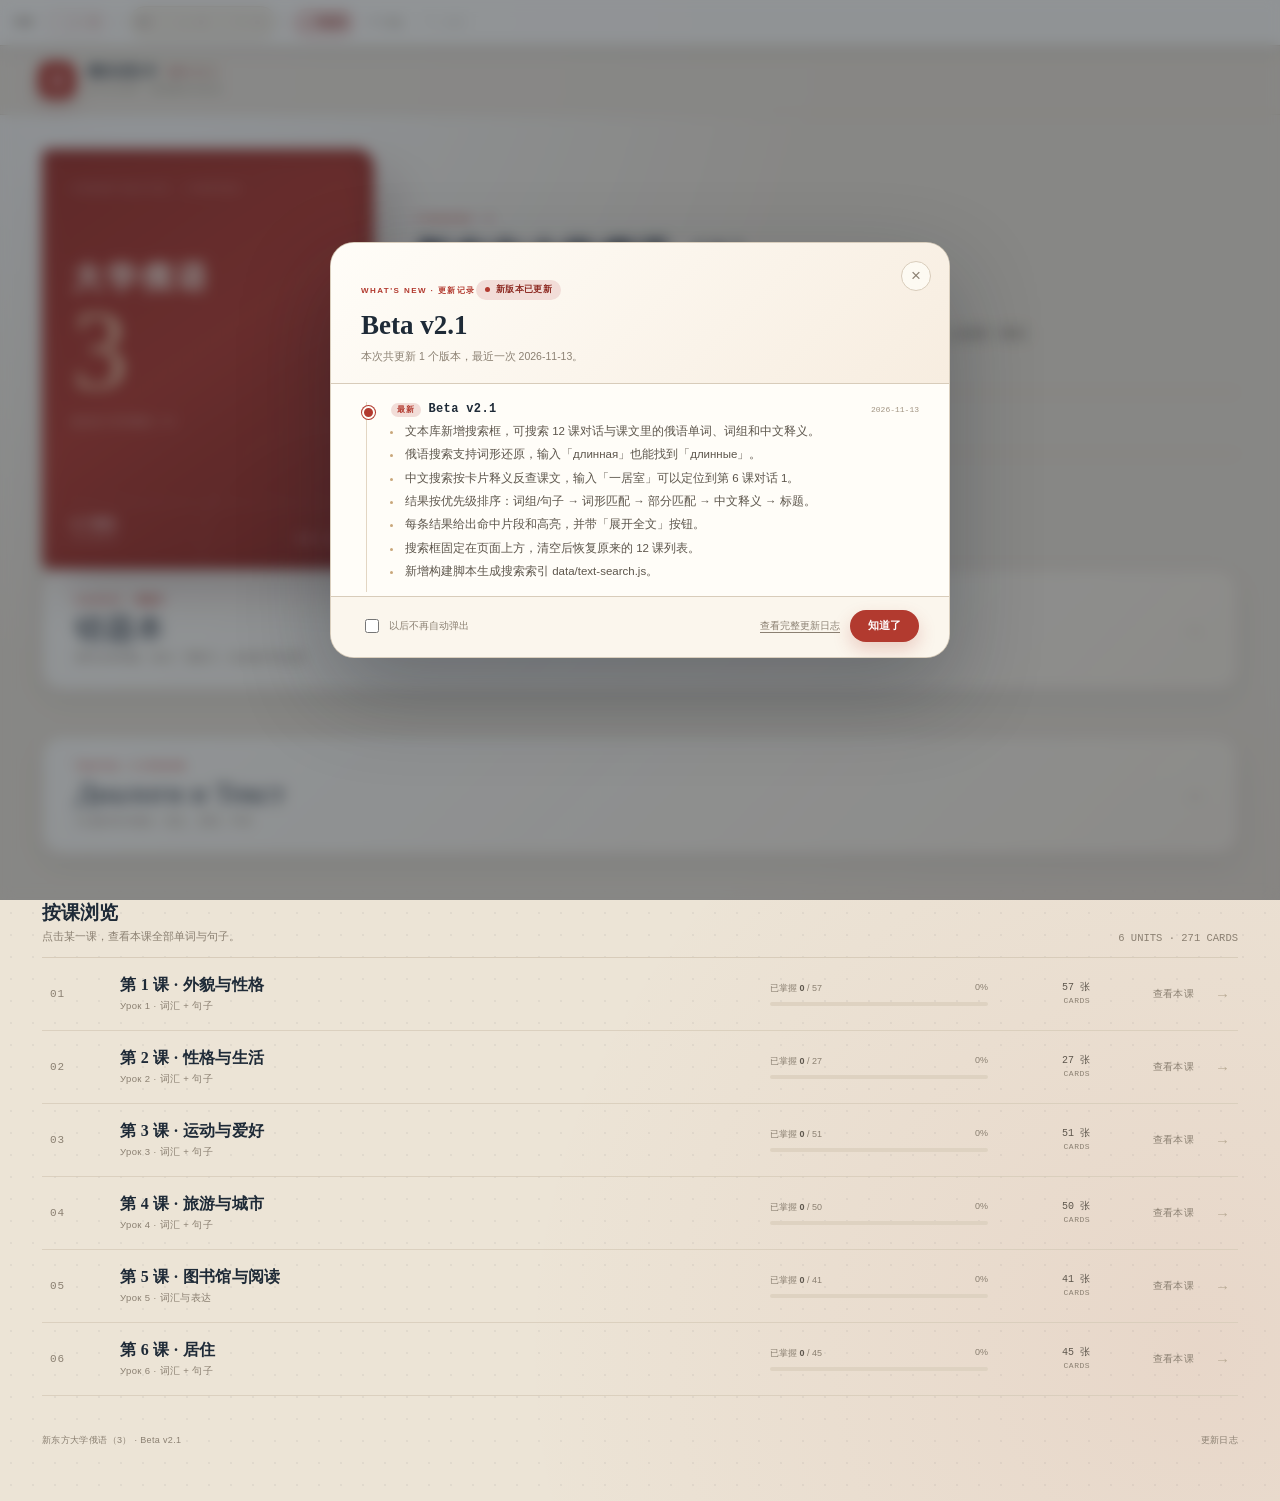
==== book.html @ f38795a2 "feat(card): gap training + review deck entry on book home" ====
<!doctype html>
<html lang="zh-CN">
<head>
<meta charset="utf-8">
<meta name="viewport" content="width=device-width, initial-scale=1">
<title>书首页 · 俄汉记忆卡</title>
<style>
:root{
  --bg:#ece4d6;--paper:#fffdf8;--ink:#1e2a37;--soft:#5e574d;--muted:#8b8072;--line:#d8ccba;
  --accent:#b23a2f;--accent-deep:#8d2a22;--accent-soft:#f2ddd8;--gold:#b68a4d;
  --ru:"Times New Roman",Cambria,"Liberation Serif",serif;
  --zh:"Noto Serif SC","Source Han Serif SC","Songti SC",STSong,SimSun,serif;
  --sans:"Segoe UI","PingFang SC","Microsoft YaHei",sans-serif;
  --mono:"Cascadia Mono",Consolas,monospace;
}
*{box-sizing:border-box}
body{margin:0;color:var(--ink);font-family:var(--sans);overflow-x:hidden;background-color:var(--bg);background-image:radial-gradient(circle at 12% 0%,rgba(255,255,255,.92),transparent 36%),radial-gradient(circle at 94% 90%,rgba(178,58,47,.08),transparent 38%),radial-gradient(rgba(30,42,55,.055) 1px,transparent 1px);background-size:auto,auto,22px 22px;}
button,input{font:inherit}
a{color:inherit}
.topbar{display:flex;align-items:center;justify-content:space-between;gap:20px;padding:15px 38px;border-bottom:1px solid rgba(216,204,186,.75);background:rgba(236,228,214,.86);backdrop-filter:blur(12px);position:sticky;top:0;z-index:10;}
.brand{display:flex;align-items:center;gap:11px}
.brand-mark{width:38px;height:38px;border-radius:12px;background:var(--accent);color:#fff;display:grid;place-items:center;font-family:var(--ru);font-size:24px;box-shadow:0 8px 18px rgba(141,42,34,.2)}
.brand-name{font-size:14px;font-weight:700;line-height:1.1}
.brand-sub{margin-top:4px;color:var(--muted);font-size:9px;letter-spacing:.15em;text-transform:uppercase}
.brand-version{margin-left:2px;padding:1px 5px;border:1px solid #d9b6ad;border-radius:4px;color:var(--accent-deep);font-family:var(--mono);font-size:8px;letter-spacing:.04em;vertical-align:2px}
.top-actions{display:flex;align-items:center;gap:9px}
.ghost-btn{border:1px solid var(--line);border-radius:999px;background:rgba(255,253,248,.65);color:var(--soft);padding:8px 13px;font-size:10.5px;font-weight:600;cursor:pointer;text-decoration:none;display:inline-flex;align-items:center;justify-content:center}
.ghost-btn:hover{background:var(--paper)}
.primary-btn{border:1px solid var(--accent);border-radius:999px;background:var(--accent);color:#fff;padding:9px 15px;font-size:10.5px;font-weight:700;cursor:pointer;box-shadow:0 8px 18px rgba(178,58,47,.18);text-decoration:none;display:inline-flex;align-items:center;justify-content:center}
.primary-btn:hover{background:var(--accent-deep)}
.page{max-width:1440px;margin:0 auto;padding:34px 42px 54px}
.book-hero{display:grid;grid-template-columns:332px minmax(0,1fr);gap:42px;align-items:center}
.cover{position:relative;height:420px;border-radius:7px 18px 18px 7px;background:linear-gradient(145deg,#9f3027 0%,#b23a2f 48%,#8a261f 100%);box-shadow:18px 24px 44px rgba(76,37,28,.22),inset -10px 0 20px rgba(0,0,0,.13);padding:34px 30px 28px;color:#f8eee2;overflow:hidden}
.cover::before{content:"";position:absolute;left:9px;top:0;bottom:0;width:1px;background:rgba(255,255,255,.25)}
.cover::after{content:"";position:absolute;right:-70px;bottom:-100px;width:240px;height:240px;border:1px solid rgba(255,255,255,.16);border-radius:50%}
.cover-kicker{font-size:9px;letter-spacing:.24em;color:rgba(255,255,255,.65)}
.cover-title{margin:64px 0 0;font-family:var(--zh);font-size:31px;font-weight:600;letter-spacing:.12em;line-height:1.35}
.cover-num{margin-top:6px;font-family:var(--ru);font-size:112px;line-height:.82;color:#f1c9a7;opacity:.92}
.cover-edition{margin-top:18px;font-size:10px;letter-spacing:.16em;color:rgba(255,255,255,.72)}
.cover-foot{position:absolute;left:30px;right:28px;bottom:25px;display:flex;justify-content:space-between;align-items:flex-end;border-top:1px solid rgba(255,255,255,.2);padding-top:12px;font-size:9px;color:rgba(255,255,255,.7)}
.cover-foot strong{display:block;font-weight:600;color:#fff;font-size:11px;letter-spacing:.05em}
.book-copy{padding-top:4px;min-width:0}
.eyebrow{color:var(--accent);font-size:9.5px;font-weight:800;letter-spacing:.18em;text-transform:uppercase}
.book-copy h1{margin:9px 0 0;font-family:var(--zh);font-size:35px;font-weight:600;letter-spacing:.045em}
.book-copy .ru-line{margin:6px 0 0;font-family:var(--ru);color:var(--soft);font-size:15px;letter-spacing:.03em}
.book-desc{margin:18px 0 0;max-width:620px;color:var(--soft);font-size:12.5px;line-height:1.85;overflow-wrap:anywhere}
.book-stats{display:flex;align-items:center;gap:22px;margin-top:22px;padding:13px 0;border-top:1px solid var(--line);border-bottom:1px solid var(--line)}
.stat{display:flex;flex-direction:column;gap:3px}
.stat b{font-family:var(--mono);font-size:17px;font-weight:500}
.stat span{color:var(--muted);font-size:9px;letter-spacing:.07em}
.stat-sep{width:1px;height:24px;background:var(--line)}
.book-actions{display:flex;align-items:center;gap:12px;flex-wrap:wrap;margin-top:20px}
.text-module{display:flex;align-items:center;justify-content:space-between;gap:24px;max-width:1260px;margin:0 auto 46px;padding:24px 32px;border:1px solid rgba(216,205,187,.9);border-radius:20px;background:linear-gradient(135deg,rgba(255,253,248,.95),rgba(246,237,223,.9));text-decoration:none;color:inherit;box-shadow:0 10px 28px rgba(31,42,56,.06)}
.text-module:hover{border-color:#c9b7a0;box-shadow:0 16px 36px rgba(31,42,56,.1)}
.text-module-copy{display:flex;flex-direction:column;gap:5px}
.text-module-kicker{color:var(--accent);font-size:9px;font-weight:800;letter-spacing:.14em}
.text-module-title{font-family:var(--ru);font-size:30px;line-height:1.1;color:var(--ink)}
.text-module-desc{color:var(--muted);font-size:11px}
.text-module-arrow{color:#b9ab96;font-size:24px}
@media(max-width:700px){.text-module{margin:0 16px 32px;padding:20px 18px}.text-module-title{font-size:24px}}
.default-toggle{display:inline-flex;align-items:center;gap:8px;border:1px solid var(--line);border-radius:999px;background:rgba(255,253,248,.6);color:var(--soft);padding:8px 11px;font-size:10.5px;font-weight:600;cursor:pointer}
.default-toggle .switch{width:24px;height:13px;border-radius:999px;background:#cabda9;position:relative;transition:.18s}
.default-toggle .switch::after{content:"";position:absolute;left:2px;top:2px;width:9px;height:9px;border-radius:50%;background:#fff;transition:.18s}
.default-toggle[aria-pressed="true"]{color:var(--accent-deep);border-color:#dfb7ae;background:rgba(242,221,216,.55)}
.default-toggle[aria-pressed="true"] .switch{background:var(--accent)}
.default-toggle[aria-pressed="true"] .switch::after{transform:translateX(11px)}
.unit-section{margin-top:46px}
.section-head{display:flex;align-items:flex-end;justify-content:space-between;gap:16px;margin-bottom:13px}
.section-head h2{margin:0;font-family:var(--zh);font-size:19px;font-weight:600}
.section-head p{margin:4px 0 0;color:var(--muted);font-size:10.5px}
.section-count{font-family:var(--mono);color:var(--muted);font-size:10.5px}
.unit-list{border-top:1px solid var(--line)}
.unit-row{display:grid;grid-template-columns:54px minmax(0,1fr) 218px 86px 88px 20px;gap:16px;align-items:center;padding:17px 8px;border-bottom:1px solid rgba(216,204,186,.8);text-decoration:none;transition:background .16s,padding .16s}
.unit-row:hover{background:rgba(255,253,248,.55);padding-left:14px;padding-right:14px}
.unit-no{font-family:var(--mono);font-size:11px;color:var(--muted);letter-spacing:.08em}
.unit-title{display:block;font-family:var(--zh);font-size:16px;font-weight:600;letter-spacing:.02em}
.unit-sub{display:block;margin-top:4px;color:var(--muted);font-size:9.5px;letter-spacing:.04em}
.unit-progress{display:flex;flex-direction:column;gap:7px}
.unit-progress-line{display:flex;justify-content:space-between;color:var(--muted);font-size:9px}
.unit-progress-line b{color:var(--soft);font-weight:600}
.bar{height:4px;border-radius:99px;background:#ded2c1;overflow:hidden}
.bar span{display:block;height:100%;border-radius:99px;background:linear-gradient(90deg,var(--accent),#ce7a5f)}
.unit-count{text-align:right;font-family:var(--mono);font-size:10px;color:var(--soft);line-height:1.4}
.unit-count span{display:block;color:var(--muted);font-size:8px;letter-spacing:.06em}
.unit-arrow{font-size:15px;color:#b9ab96;text-align:right}
.unit-open{font-size:9.5px;color:var(--muted);text-align:right;letter-spacing:.03em;white-space:nowrap}
.foot{margin-top:38px;display:flex;justify-content:space-between;gap:20px;color:var(--muted);font-size:9px;letter-spacing:.04em}
.foot a{text-decoration:none}
.foot a:hover{color:var(--accent)}
/* unit detail overlay */
.unit-overlay{position:fixed;inset:0;z-index:40;background:var(--bg);overflow-y:auto;display:none}
.unit-overlay.open{display:block}
.overlay-head{position:sticky;top:0;z-index:2;display:flex;align-items:center;justify-content:space-between;gap:18px;padding:14px 38px;background:rgba(236,228,214,.92);backdrop-filter:blur(12px);border-bottom:1px solid var(--line)}
.breadcrumb{display:flex;align-items:center;gap:9px;color:var(--muted);font-size:10.5px}
.breadcrumb button{border:0;background:none;color:var(--accent-deep);font-weight:600;cursor:pointer;padding:0}
.overlay-body{max-width:1240px;margin:0 auto;padding:30px 38px 60px}
.overlay-title-row{display:flex;align-items:flex-end;justify-content:space-between;gap:20px}
.overlay-title-row h2{margin:6px 0 0;font-family:var(--zh);font-size:27px;font-weight:600}
.overlay-title-row p{margin:5px 0 0;color:var(--muted);font-size:10.5px}
.overlay-actions{display:flex;gap:9px;flex-wrap:wrap}
.unit-search{display:flex;align-items:center;gap:8px;margin:20px 0 15px;border:1px solid var(--line);border-radius:999px;background:rgba(255,253,248,.6);padding:0 13px;height:36px;max-width:320px}
.unit-search input{width:100%;border:0;background:none;outline:none;font-size:11px;color:var(--ink)}
.word-grid{display:grid;grid-template-columns:repeat(2,minmax(0,1fr));gap:12px}
.word-card{display:block;border:1px solid rgba(216,204,186,.9);border-radius:13px;background:rgba(255,253,248,.8);padding:13px 14px 12px;min-height:102px;color:inherit;text-decoration:none;cursor:pointer;transition:border-color .16s,box-shadow .16s,transform .16s}
.word-card:hover{border-color:#c9b7a0;box-shadow:0 10px 24px rgba(31,42,56,.08);transform:translateY(-1px)}
.word-top{display:flex;justify-content:space-between;gap:8px;margin-bottom:8px}
.word-tag{font-size:8px;color:var(--accent-deep);background:var(--accent-soft);border-radius:99px;padding:2px 7px;font-weight:700}
.word-num{font-family:var(--mono);font-size:8px;color:#a99d8d}
.word-right{display:flex;align-items:center;gap:6px}
.word-state{font-size:8px;font-weight:700;border-radius:99px;padding:2px 6px;white-space:nowrap}
.word-state.mastered{color:#2f6d4f;background:#e4efe5}
.word-state.review{color:#9a5b24;background:#f7e8d2}
.word-state.none{color:#8b8173;background:#f0ebe2}
.word-ru{font-family:var(--ru);font-size:26px;line-height:1.2}
.word-ru .vowel{color:var(--accent)}
.word-grammar{margin-top:3px;color:var(--muted);font-size:8px;line-height:1.4}
.word-grammar-summary{margin-top:5px;color:var(--muted);font-size:9px;line-height:1.5;overflow-wrap:anywhere}
.word-grammar .g-case{color:var(--accent);font-weight:700}
.word-zh{margin-top:8px;padding-top:7px;border-top:1px dashed var(--line);font-family:var(--zh);font-size:12px;line-height:1.45}
@media(max-width:1100px){.unit-open{display:none}.book-hero{grid-template-columns:280px minmax(0,1fr);gap:28px}.cover{height:380px}.unit-row{grid-template-columns:44px minmax(0,1fr) 170px 60px 16px}.word-grid{grid-template-columns:repeat(2,minmax(0,1fr))}.page{padding:26px 24px 44px}}
@media(max-width:760px){.unit-open{display:none}html,body{max-width:100%;}.topbar{padding:13px 16px;flex-wrap:wrap;max-width:100%}.top-actions{display:none}.section-count{display:none}.page{padding:20px 16px 40px;width:100%;max-width:100%}.book-hero{display:block;width:100%;max-width:100%;min-width:0}.cover{margin:0 auto}.book-copy{width:100%;max-width:100%}.book-desc{width:100%;max-width:100%}.cover{height:300px;max-width:280px}.cover-title{margin-top:40px;font-size:25px}.cover-num{font-size:88px}.book-copy h1{font-size:28px}.unit-row{grid-template-columns:34px minmax(0,1fr) 22px;gap:10px}.unit-progress,.unit-count{display:none}.unit-title{font-size:14px}.overlay-head{padding:12px 16px}.overlay-body{padding:22px 16px 40px}.overlay-title-row{display:block}.overlay-actions{margin-top:14px}.word-grid{grid-template-columns:1fr}}
</style>
<link rel="stylesheet" href="sidebar.css?v=2.1.7">
<link rel="stylesheet" href="version-update.css?v=2.1.7">
<link rel="icon" href="favicon.ico" sizes="any">
<link rel="icon" type="image/svg+xml" href="favicon.svg">
<link rel="apple-touch-icon" href="icons/icon-192.png">
<link rel="manifest" href="manifest.webmanifest">
</head>
<body>
<header class="topbar">
  <div class="brand">
    <div class="brand-mark">Я</div>
    <div>
      <div class="brand-name">俄汉记忆卡 <span class="brand-version">BETA v2.1</span></div>
      <div class="brand-sub">РУССКИЙ · 逐词重音与语法</div>
    </div>
  </div>
</header>

<main class="page">
  <section class="book-hero">
    <div class="cover">
      <div class="cover-kicker">НОВЫЙ ВОСТОК · УЧЕБНИК</div>
      <h1 class="cover-title">大学俄语</h1>
      <div class="cover-num">3</div>
      <div class="cover-edition">新东方大学俄语（3）</div>
      <div class="cover-foot">
        <div><strong><span id="coverUnitCount">5</span> 个单元</strong><span id="coverCardCount">226</span> 张卡片</div>
        <div>BETA · 2026</div>
      </div>
    </div>
    <div class="book-copy">
      <div class="eyebrow">УЧЕБНИК · 3</div>
      <h1>新东方大学俄语（3）</h1>
      <p class="ru-line">Новый восток · 大学俄语 第三册</p>
      <p class="book-desc">按课顺序学习，或点击某一课查看本课全部单词、句子和逐词语法。书首页只显示课程列表，点进某一课后再看具体内容。</p>
      <div class="book-stats">
        <div class="stat"><b id="bookUnitStat">5</b><span>单元 UNITS</span></div>
        <div class="stat-sep"></div>
        <div class="stat"><b id="bookCardStat">226</b><span>卡片 CARDS</span></div>
        <div class="stat-sep"></div>
        <div class="stat"><b id="masteredTotal">0</b><span>已掌握 MASTERED</span></div>
      </div>
      <div class="book-actions">
        <a class="primary-btn" href="index.html?deck=lesson1">继续学习 第 1 课</a>
        <a class="ghost-btn" href="plan.html">学习计划</a>
        <a class="ghost-btn" href="sources.html?v=2.1.7">来源查询</a>
        <button class="default-toggle" id="defaultToggle" type="button" aria-pressed="true" onclick="toggleDefault()"><span class="switch"></span>默认打开本书</button>
      </div>
    </div>
  </section>

  <a class="text-module review-module" id="reviewModule" href="index.html?review=1">
    <span class="text-module-copy">
      <span class="text-module-kicker">ОШИБКИ · 错题本</span>
      <span class="text-module-title">错题本</span>
      <span class="text-module-desc" id="reviewModuleDesc">标记为「需复习」的卡片会集中到这里</span>
    </span>
    <span class="text-module-arrow" aria-hidden="true">→</span>
  </a>

  <a class="text-module" href="texts.html?v=2.1.7">
    <span class="text-module-copy">
      <span class="text-module-kicker">ТЕКСТЫ · 5 УРОКОВ</span>
      <span class="text-module-title">Диалоги и Текст</span>
      <span class="text-module-desc">15 篇对话与课文 · 原文、页码、PDF</span>
    </span>
    <span class="text-module-arrow" aria-hidden="true">→</span>
  </a>

  <section class="unit-section">
    <div class="section-head">
      <div><h2>按课浏览</h2><p>点击某一课，查看本课全部单词与句子。</p></div>
      <div class="section-count" id="sectionCount">5 UNITS · 226 CARDS</div>
    </div>
    <div class="unit-list" id="unitList"></div>
  </section>

  <footer class="foot">
    <span>新东方大学俄语（3） · Beta v2.1</span>
    <a href="changelog.html">更新日志</a>
  </footer>
</main>

<div class="unit-overlay" id="unitOverlay">
  <header class="overlay-head">
    <div class="breadcrumb"><button type="button" onclick="closeUnit()">书首页</button><span>/</span><span id="overlayBreadcrumb">单元</span></div>
    <button class="ghost-btn" type="button" onclick="closeUnit()">关闭</button>
  </header>
  <div class="overlay-body">
    <div class="overlay-title-row">
      <div><div class="eyebrow" id="overlayEyebrow">UNIT</div><h2 id="overlayTitle">单元</h2><p id="overlaySub"></p></div>
      <div class="overlay-actions"><button class="ghost-btn" type="button" onclick="closeUnit()">返回书首页</button><button class="primary-btn" type="button" id="startUnitBtn">开始学习</button></div>
    </div>
    <label class="unit-search"><span>⌕</span><input id="unitSearch" type="search" placeholder="筛选本单元俄语 / 中文" oninput="renderUnitCards()"></label>
    <div class="word-grid" id="wordGrid"></div>
  </div>
</div>

<script src="data/deck.js"></script>
<script src="data/lesson1.js"></script>
<script src="data/lesson2.js"></script>
<script src="data/lesson3.js"></script>
<script src="data/lesson5.js"></script>
<script src="data/lesson6.js"></script>
<script src="data/decks-source.js"></script>
<script>
(function(){
  var VOWELS='аеёиоуыэюяАЕЁИОУЫЭЮЯ';
  var CASE_RE=/(主格|宾格|与格|属格|工具格|前置格|第一格|第二格|第三格|第四格|第五格|第六格)/;
  var DECKS=(window.RU_ZH_DECKS_SOURCE?window.RU_ZH_DECKS_SOURCE.load():[]).map(function(d,i){
    return Object.assign({},d,{num:String(i+1).padStart(2,'0'),sub:d.subtitle||('Урок '+(i+1))});
  });
  var current=null;
  function esc(v){return String(v==null?'':v).replace(/[&<>"']/g,function(c){return({'&':'&amp;','<':'&lt;','>':'&gt;','"':'&quot;',"'":'&#39;'}[c]);});}
  function progress(){try{return JSON.parse(localStorage.getItem('ru-zh-cards-progress-v0.2')||'{}');}catch(e){return {};}}
  function key(c){return window.RU_ZH_DECKS_SOURCE?window.RU_ZH_DECKS_SOURCE.cardKey(c):(c.ru+'\u0001'+c.zh);}
  function mastered(deck){var p=progress();return deck.cards.filter(function(c){return p[key(c)]==='mastered';}).length;}
  function renderHome(){
    var list=document.getElementById('unitList');
    var total=0, mast=0;
    list.innerHTML=DECKS.map(function(d){
      total+=d.cards.length;mast+=mastered(d);
      var m=mastered(d), pct=d.cards.length?Math.round(m/d.cards.length*100):0;
      return '<a class="unit-row" href="#" onclick="openUnit(\''+d.id+'\');return false;">'+
        '<span class="unit-no">'+d.num+'</span>'+
        '<span><span class="unit-title">第 '+Number(d.num)+' 课 · '+esc((d.title||'').replace(/^第 \d+ 课 · /,''))+'</span><span class="unit-sub">'+esc(d.sub||'')+'</span></span>'+
        '<span class="unit-progress"><span class="unit-progress-line"><span>已掌握 <b>'+m+'</b> / '+d.cards.length+'</span><span>'+pct+'%</span></span><span class="bar"><span style="width:'+pct+'%"></span></span></span>'+
        '<span class="unit-count">'+d.cards.length+' 张<span>CARDS</span></span>'+
        '<span class="unit-open">查看本课</span>'+
        '<span class="unit-arrow">→</span></a>';
    }).join('');
    document.getElementById('masteredTotal').textContent=mast;
    var units=DECKS.length;
    ['coverUnitCount','bookUnitStat'].forEach(function(id){var el=document.getElementById(id);if(el)el.textContent=units;});
    ['coverCardCount','bookCardStat'].forEach(function(id){var el=document.getElementById(id);if(el)el.textContent=total;});
    var section=document.getElementById('sectionCount');
    if(section)section.textContent=units+' UNITS · '+total+' CARDS';

    // 错题本：统计所有课程里标记为「需复习」的卡片
    var p=progress(), review=0;
    DECKS.forEach(function(d){
      d.cards.forEach(function(c){ if(p[key(c)]==='review') review++; });
    });
    var mod=document.getElementById('reviewModule');
    var desc=document.getElementById('reviewModuleDesc');
    if(desc)desc.textContent = review ? review+' 张待复习 · 点击进入错题本' : '暂时没有错题，标记「需复习」后会集中到这里';
    if(mod)mod.classList.toggle('is-empty', review===0);
  }
  window.openUnit=function(id){
    current=DECKS.find(function(d){return d.id===id;});
    if(!current)return;
    document.getElementById('overlayBreadcrumb').textContent='第 '+Number(current.num)+' 课';
    document.getElementById('overlayEyebrow').textContent=current.sub||'UNIT';
    document.getElementById('overlayTitle').textContent=current.title||'单元';
    document.getElementById('overlaySub').textContent=current.cards.length+' 张 · 点击单词卡进入学习';
    document.getElementById('startUnitBtn').onclick=function(){location.href='index.html?deck='+encodeURIComponent(current.id)+'&from=unit';};
    document.getElementById('unitSearch').value='';
    renderUnitCards();
    document.getElementById('unitOverlay').classList.add('open');
    document.body.style.overflow='hidden';
  };
  window.closeUnit=function(){document.getElementById('unitOverlay').classList.remove('open');document.body.style.overflow='';};
  function tokenize(ru){
    var re=/(?:[А-Яа-яЁёA-Za-z0-9]|\[[А-Яа-яЁё]\])+(?:[-–—](?:[А-Яа-яЁёA-Za-z0-9]|\[[А-Яа-яЁё]\])+)*/g;
    var src=String(ru||''),tokens=[],last=0,m;
    while((m=re.exec(src))){
      if(m.index>last&&tokens.length)tokens[tokens.length-1].punct+=src.slice(last,m.index);
      else if(m.index>last)tokens.push({text:src.slice(last,m.index),stress:null,punct:'',punctOnly:true});
      var raw=m[0],st=null,b=raw.match(/\[([А-Яа-яЁё])\]/);
      if(b){st=b.index;raw=raw.slice(0,b.index)+b[1]+raw.slice(b.index+b[0].length);}
      tokens.push({text:raw,stress:st,punct:'',punctOnly:false});
      last=re.lastIndex;
    }
    if(last<src.length&&tokens.length)tokens[tokens.length-1].punct+=src.slice(last);
    return tokens;
  }
  function countV(text){var n=0;for(var i=0;i<text.length;i++)if(VOWELS.indexOf(text[i])>=0)n++;return n;}
  function wordHtml(w){
    var mark=Number.isInteger(w.stress)&&w.stress>=0&&countV(w.text)>1&&!(w.stress===0&&/[А-ЯЁ]/.test(w.text[0]));
    var out='';
    for(var i=0;i<w.text.length;i++)out+=mark&&i===w.stress?'<span class="vowel">'+esc(w.text[i])+(w.text[i].toLowerCase()==='ё'?'':'\u0301')+'</span>':esc(w.text[i]);
    return out+w.punct;
  }
  function gram(group){
    if(!group)return '—';
    var arr=Array.isArray(group)?group:[group];
    return arr.map(function(g){return esc(g).replace(CASE_RE,'<span class="g-case">$1</span>');}).join(' · ');
  }
  function flattenGrammar(groups){
    var out=[];
    (groups||[]).forEach(function(g){ if(Array.isArray(g)) out=out.concat(g); else if(g) out.push(g); });
    return out.join(' · ');
  }
  function cardWords(c){
    if(Array.isArray(c.words)&&c.words.length){
      return c.words.map(function(w){
        return {text:w.text||'',stress:Number.isInteger(w.stress)?w.stress:null,punct:w.punct||'',grammar:Array.isArray(w.grammar)?w.grammar:[]};
      });
    }
    return tokenize(c.ru);
  }
  function renderUnitCards(){
    if(!current)return;
    var q=(document.getElementById('unitSearch').value||'').trim().toLowerCase();
    var cards=current.cards.filter(function(c){return !q||(c.ru+' '+c.zh+' '+c.tag).toLowerCase().indexOf(q)>=0;});
    var prog=progress();
    document.getElementById('wordGrid').innerHTML=cards.map(function(c,i){
      var words=cardWords(c);
      var ru=words.map(wordHtml).join(' ');
      var grammar=flattenGrammar(c.grammar);
      if(!grammar){var gs=[];words.forEach(function(w){gs=gs.concat(w.grammar||[]);});grammar=flattenGrammar(gs);}
      var cardNo=current.cards.indexOf(c)+1;
      var st=prog[key(c)]||'';
      var stLabel=st==='mastered'?'已掌握':(st==='review'?'需复习':'未掌握');
      var stClass=st==='mastered'?'mastered':(st==='review'?'review':'none');
      return '<a class="word-card" href="index.html?deck='+encodeURIComponent(current.id)+'&card='+cardNo+'"><div class="word-top"><span class="word-tag">'+esc(c.tag||'未分类')+'</span><span class="word-right"><span class="word-state '+stClass+'">'+stLabel+'</span><span class="word-num">'+String(cardNo).padStart(2,'0')+'</span></span></div><div class="word-ru">'+ru+'</div>'+(grammar?'<div class="word-grammar-summary">'+grammar+'</div>':'')+'<div class="word-zh">'+esc(c.zh)+'</div></a>';
    }).join('');
  }
  window.toggleDefault=function(){var b=document.getElementById('defaultToggle');var on=b.getAttribute('aria-pressed')!=='true';b.setAttribute('aria-pressed',on?'true':'false');try{localStorage.setItem('ru-zh-cards-book-default-v1',on?'1':'0');}catch(e){}};
  try{if(localStorage.getItem('ru-zh-cards-book-default-v1')==='0')document.getElementById('defaultToggle').setAttribute('aria-pressed','false');}catch(e){}
  renderHome();
  if(location.hash.indexOf('#unit-')===0)openUnit(location.hash.slice(6));
})();
</script>
<script src="sidebar.js?v=2.1.7"></script>
<script src="data/versions.js?v=2.1.7"></script>
<script src="version-update.js?v=2.1.7"></script>
<script src="pwa.js?v=2.1.7"></script>
</body>
</html>
---- sidebar.css ----
.global-sidebar{
  position:fixed;top:0;left:0;right:0;z-index:70;
  display:flex;align-items:center;gap:4px;height:46px;padding:0 14px;
  border-bottom:1px solid rgba(216,205,187,.95);
  background:rgba(255,253,248,.94);
  box-shadow:0 4px 18px rgba(31,42,56,.07);
  backdrop-filter:blur(12px);
  overflow-x:auto;scrollbar-width:none;
}
.global-sidebar::-webkit-scrollbar{display:none;}
.gs-caption{flex:0 0 auto;margin-right:4px;color:var(--muted);font-size:9px;font-weight:700;letter-spacing:.16em;text-transform:uppercase;}
.gs-btn{display:inline-flex;flex:0 0 auto;align-items:center;justify-content:center;gap:5px;
  min-height:30px;border:0;border-radius:999px;background:transparent;color:var(--muted);
  font:inherit;font-size:10.5px;line-height:1;text-decoration:none;cursor:pointer;padding:6px 9px;white-space:nowrap;}
.gs-btn:hover{background:var(--accent-soft);color:var(--accent-deep);}
.gs-btn.active{background:var(--accent-soft);color:var(--accent-deep);font-weight:700;}
.gs-btn:disabled,.gs-btn.is-disabled{opacity:.35;cursor:not-allowed;}
.gs-btn.is-disabled{pointer-events:none;}
.gs-btn:disabled:hover{background:transparent;color:var(--muted);}
.gs-icon{font-size:13px;line-height:1;font-family:var(--mono);}
.gs-divider{display:block;flex:0 0 1px;width:1px;height:20px;margin:0 3px;background:var(--line);}
.gs-btn[aria-pressed="true"]{background:var(--accent-soft);color:var(--accent-deep);}
.gs-btn.gs-back{border:1px solid #dfb7ae;background:rgba(242,221,216,.6);color:var(--accent-deep);font-weight:700;padding:5px 10px;}
.gs-btn.gs-back:hover{background:var(--accent-soft);}
.gs-page-group{display:inline-flex;align-items:center;gap:2px;padding:3px 4px;margin-left:3px;border:1px solid var(--line);border-radius:999px;background:#f5eee2;}
.gs-page-label{font-size:8px;color:var(--muted);letter-spacing:.08em;padding:0 3px;}
.gs-page{min-height:25px;padding:4px 7px;font-size:10px;color:var(--soft);}
.gs-page .gs-icon{font-size:11px;}
body{padding-top:46px;}
.unit-header{top:46px!important;}
@media(max-width:760px){
  .global-sidebar{height:44px;padding:0 8px;gap:2px;}
  .gs-caption{display:none;}
  .gs-btn{font-size:9.5px;padding:6px 7px;min-height:29px;}
  body{padding-top:44px;padding-bottom:0;}
  .unit-header{top:44px!important;}
}
@media print{.global-sidebar{display:none!important;}body{padding-top:0!important;padding-bottom:0!important;}.unit-header{top:0!important;}}
---- version-update.css ----
/* version update modal */
.version-modal{position:fixed;inset:0;z-index:90;display:grid;place-items:center;padding:22px}
.version-modal[hidden]{display:none}
.version-backdrop{position:absolute;inset:0;background:rgba(27,35,45,.48);backdrop-filter:blur(7px)}
.version-panel{position:relative;width:min(620px,100%);max-height:min(90vh,760px);display:flex;flex-direction:column;border-radius:24px;background:var(--paper);border:1px solid rgba(216,205,187,.95);box-shadow:0 34px 90px rgba(20,28,38,.3);overflow:hidden;animation:versionPop .22s ease-out}
@keyframes versionPop{from{opacity:0;transform:translateY(10px) scale(.985)}to{opacity:1;transform:none}}
.version-head{position:relative;padding:28px 30px 17px;border-bottom:1px solid var(--line);background:linear-gradient(135deg,#fffdf8,#f7ede0)}
.version-eyebrow{color:var(--accent);font-size:8px;font-weight:800;letter-spacing:.18em;text-transform:uppercase}
.version-badge{display:inline-flex;align-items:center;gap:6px;margin-top:9px;padding:4px 9px;border-radius:999px;background:var(--accent-soft);color:var(--accent-deep);font-size:8.5px;font-weight:800;letter-spacing:.05em}
.version-badge::before{content:"";width:5px;height:5px;border-radius:50%;background:var(--accent)}
.version-head h2{margin:9px 0 0;font-family:var(--zh);font-size:27px;line-height:1.2;font-weight:600}
.version-head p{margin:7px 0 0;color:var(--muted);font-size:10.5px;line-height:1.7}
.version-close{position:absolute;right:18px;top:18px;width:30px;height:30px;border:1px solid var(--line);border-radius:50%;background:rgba(255,253,248,.7);color:var(--muted);font-size:17px;line-height:1;cursor:pointer}
.version-close:hover{color:var(--accent);border-color:#d8b0a7}
.version-scroll{flex:1 1 auto;min-height:0;overflow-y:auto;padding:18px 30px 4px;scrollbar-width:thin}
.version-scroll::-webkit-scrollbar{width:7px}
.version-scroll::-webkit-scrollbar-thumb{background:#d8cbb8;border-radius:99px}
.version-item{position:relative;padding:0 0 20px 24px;border-left:1px solid #e3d6c3;margin-left:5px}
.version-item:last-child{padding-bottom:8px}
.version-item::before{content:"";position:absolute;left:-5px;top:4px;width:9px;height:9px;border-radius:50%;background:#cbbba3;border:2px solid var(--paper);box-shadow:0 0 0 1px #cbbba3}
.version-item.current::before{background:var(--accent);box-shadow:0 0 0 1px var(--accent)}
.version-item-head{display:flex;align-items:baseline;gap:8px;flex-wrap:wrap;margin-bottom:4px}
.version-item-head strong{font-family:var(--mono);font-size:12px;letter-spacing:.03em}
.version-item-head time{font-family:var(--mono);font-size:8px;color:#a29583;margin-left:auto}
.version-now{color:var(--accent);font-size:7.5px;font-weight:800;letter-spacing:.1em;background:var(--accent-soft);border-radius:99px;padding:2px 6px}
.version-item ul{margin:0;padding:0 0 0 12px;color:#5d564c;font-size:11.5px;line-height:1.85}
.version-item li{margin:2px 0;padding-left:2px}
.version-item li::marker{color:#c9a77a}
.version-summary{color:var(--muted);font-size:10px;margin:0 0 5px}
.version-foot{flex:0 0 auto;display:flex;align-items:center;justify-content:space-between;gap:14px;border-top:1px solid var(--line);padding:13px 30px 15px;background:#fbf6ed}
.version-remember{display:flex;align-items:center;gap:7px;color:var(--muted);font-size:9.5px;cursor:pointer;user-select:none}
.version-remember input{width:14px;height:14px;accent-color:var(--accent)}
.version-actions{display:flex;align-items:center;gap:10px}
.version-link{color:var(--muted);font-size:9.5px;text-decoration:underline;text-underline-offset:3px}
.version-link:hover{color:var(--accent)}
.version-ok{border:0;border-radius:999px;background:var(--accent);color:#fff;padding:9px 18px;font-size:10.5px;font-weight:700;cursor:pointer;box-shadow:0 8px 18px rgba(178,58,47,.22)}
.version-ok:hover{background:var(--accent-deep)}
@media(max-width:620px){
 .version-modal{padding:0;align-items:end}
 .version-panel{width:100%;max-height:92vh;border-radius:22px 22px 0 0;border-bottom:0}
 .version-head{padding:24px 20px 14px}
 .version-head h2{font-size:23px}
 .version-scroll{padding:16px 20px 2px}
 .version-foot{padding:11px 20px calc(12px + env(safe-area-inset-bottom));flex-direction:column;align-items:stretch;gap:9px}
 .version-remember{order:2;width:auto}
 .version-actions{order:1;width:100%;display:flex;flex-direction:column-reverse;align-items:stretch;gap:8px}
 .version-link{order:2;text-align:center;white-space:normal;line-height:1.5}
 .version-ok{order:1;width:100%;padding:11px 18px}
 .version-item{padding-left:20px}
 .version-item ul{font-size:11px}
}
@media(prefers-reduced-motion:reduce){.version-panel{animation:none}}
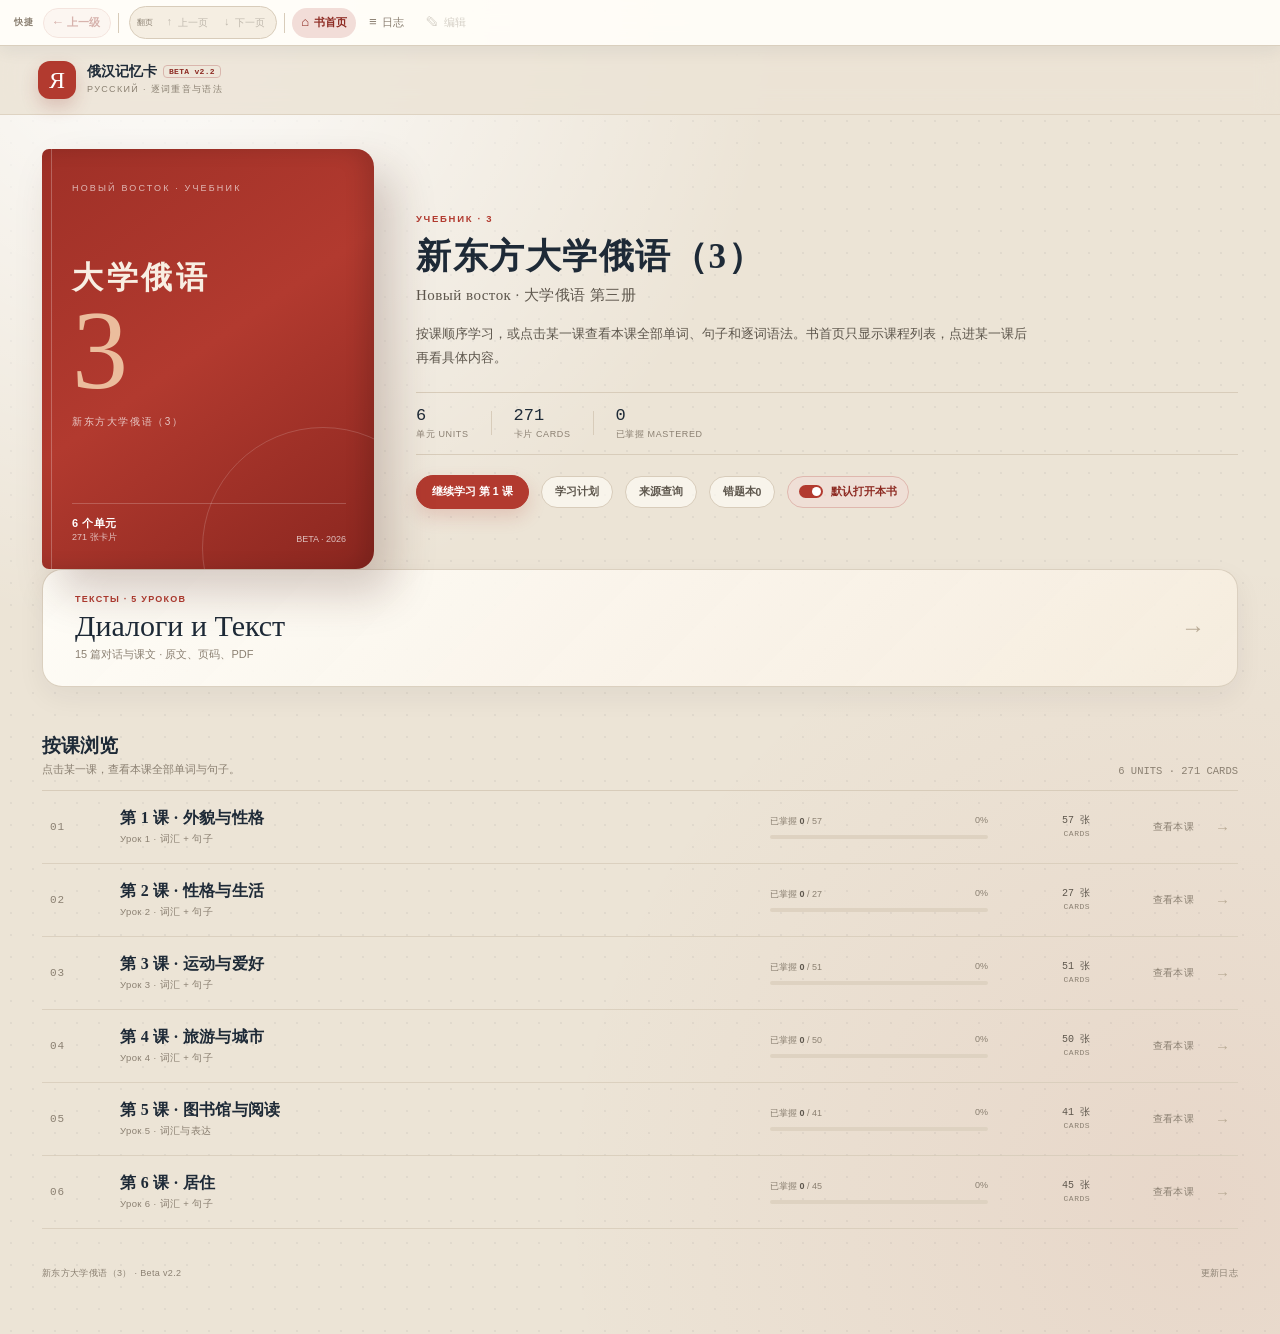
==== commit a6aaac30: "release: Beta v2.2 (gap training, review button on book home, keyboard fixes)" ====
--- a/book.html
+++ b/book.html
@@ -120,8 +120,8 @@
 @media(max-width:1100px){.unit-open{display:none}.book-hero{grid-template-columns:280px minmax(0,1fr);gap:28px}.cover{height:380px}.unit-row{grid-template-columns:44px minmax(0,1fr) 170px 60px 16px}.word-grid{grid-template-columns:repeat(2,minmax(0,1fr))}.page{padding:26px 24px 44px}}
 @media(max-width:760px){.unit-open{display:none}html,body{max-width:100%;}.topbar{padding:13px 16px;flex-wrap:wrap;max-width:100%}.top-actions{display:none}.section-count{display:none}.page{padding:20px 16px 40px;width:100%;max-width:100%}.book-hero{display:block;width:100%;max-width:100%;min-width:0}.cover{margin:0 auto}.book-copy{width:100%;max-width:100%}.book-desc{width:100%;max-width:100%}.cover{height:300px;max-width:280px}.cover-title{margin-top:40px;font-size:25px}.cover-num{font-size:88px}.book-copy h1{font-size:28px}.unit-row{grid-template-columns:34px minmax(0,1fr) 22px;gap:10px}.unit-progress,.unit-count{display:none}.unit-title{font-size:14px}.overlay-head{padding:12px 16px}.overlay-body{padding:22px 16px 40px}.overlay-title-row{display:block}.overlay-actions{margin-top:14px}.word-grid{grid-template-columns:1fr}}
 </style>
-<link rel="stylesheet" href="sidebar.css?v=2.1.7">
-<link rel="stylesheet" href="version-update.css?v=2.1.7">
+<link rel="stylesheet" href="sidebar.css?v=2.2.0">
+<link rel="stylesheet" href="version-update.css?v=2.2.0">
 <link rel="icon" href="favicon.ico" sizes="any">
 <link rel="icon" type="image/svg+xml" href="favicon.svg">
 <link rel="apple-touch-icon" href="icons/icon-192.png">
@@ -132,7 +132,7 @@
   <div class="brand">
     <div class="brand-mark">Я</div>
     <div>
-      <div class="brand-name">俄汉记忆卡 <span class="brand-version">BETA v2.1</span></div>
+      <div class="brand-name">俄汉记忆卡 <span class="brand-version">BETA v2.2</span></div>
       <div class="brand-sub">РУССКИЙ · 逐词重音与语法</div>
     </div>
   </div>
@@ -165,22 +165,14 @@
       <div class="book-actions">
         <a class="primary-btn" href="index.html?deck=lesson1">继续学习 第 1 课</a>
         <a class="ghost-btn" href="plan.html">学习计划</a>
-        <a class="ghost-btn" href="sources.html?v=2.1.7">来源查询</a>
+        <a class="ghost-btn" href="sources.html?v=2.2.0">来源查询</a>
+        <a class="ghost-btn review-btn" id="reviewBtn" href="index.html?review=1">错题本 <span class="review-count" id="reviewCount">0</span></a>
         <button class="default-toggle" id="defaultToggle" type="button" aria-pressed="true" onclick="toggleDefault()"><span class="switch"></span>默认打开本书</button>
       </div>
     </div>
   </section>
 
-  <a class="text-module review-module" id="reviewModule" href="index.html?review=1">
-    <span class="text-module-copy">
-      <span class="text-module-kicker">ОШИБКИ · 错题本</span>
-      <span class="text-module-title">错题本</span>
-      <span class="text-module-desc" id="reviewModuleDesc">标记为「需复习」的卡片会集中到这里</span>
-    </span>
-    <span class="text-module-arrow" aria-hidden="true">→</span>
-  </a>
-
-  <a class="text-module" href="texts.html?v=2.1.7">
+  <a class="text-module" href="texts.html?v=2.2.0">
     <span class="text-module-copy">
       <span class="text-module-kicker">ТЕКСТЫ · 5 УРОКОВ</span>
       <span class="text-module-title">Диалоги и Текст</span>
@@ -198,7 +190,7 @@
   </section>
 
   <footer class="foot">
-    <span>新东方大学俄语（3） · Beta v2.1</span>
+    <span>新东方大学俄语（3） · Beta v2.2</span>
     <a href="changelog.html">更新日志</a>
   </footer>
 </main>
@@ -263,10 +255,13 @@
     DECKS.forEach(function(d){
       d.cards.forEach(function(c){ if(p[key(c)]==='review') review++; });
     });
-    var mod=document.getElementById('reviewModule');
-    var desc=document.getElementById('reviewModuleDesc');
-    if(desc)desc.textContent = review ? review+' 张待复习 · 点击进入错题本' : '暂时没有错题，标记「需复习」后会集中到这里';
-    if(mod)mod.classList.toggle('is-empty', review===0);
+    var btn=document.getElementById('reviewBtn');
+    var cntEl=document.getElementById('reviewCount');
+    if(cntEl)cntEl.textContent=review;
+    if(btn){
+      btn.classList.toggle('is-empty',review===0);
+      btn.title = review ? review+' 张卡片待复习' : '暂时没有标记为需复习的卡片';
+    }
   }
   window.openUnit=function(id){
     current=DECKS.find(function(d){return d.id===id;});
@@ -344,9 +339,9 @@
   if(location.hash.indexOf('#unit-')===0)openUnit(location.hash.slice(6));
 })();
 </script>
-<script src="sidebar.js?v=2.1.7"></script>
-<script src="data/versions.js?v=2.1.7"></script>
-<script src="version-update.js?v=2.1.7"></script>
-<script src="pwa.js?v=2.1.7"></script>
+<script src="sidebar.js?v=2.2.0"></script>
+<script src="data/versions.js?v=2.2.0"></script>
+<script src="version-update.js?v=2.2.0"></script>
+<script src="pwa.js?v=2.2.0"></script>
 </body>
 </html>
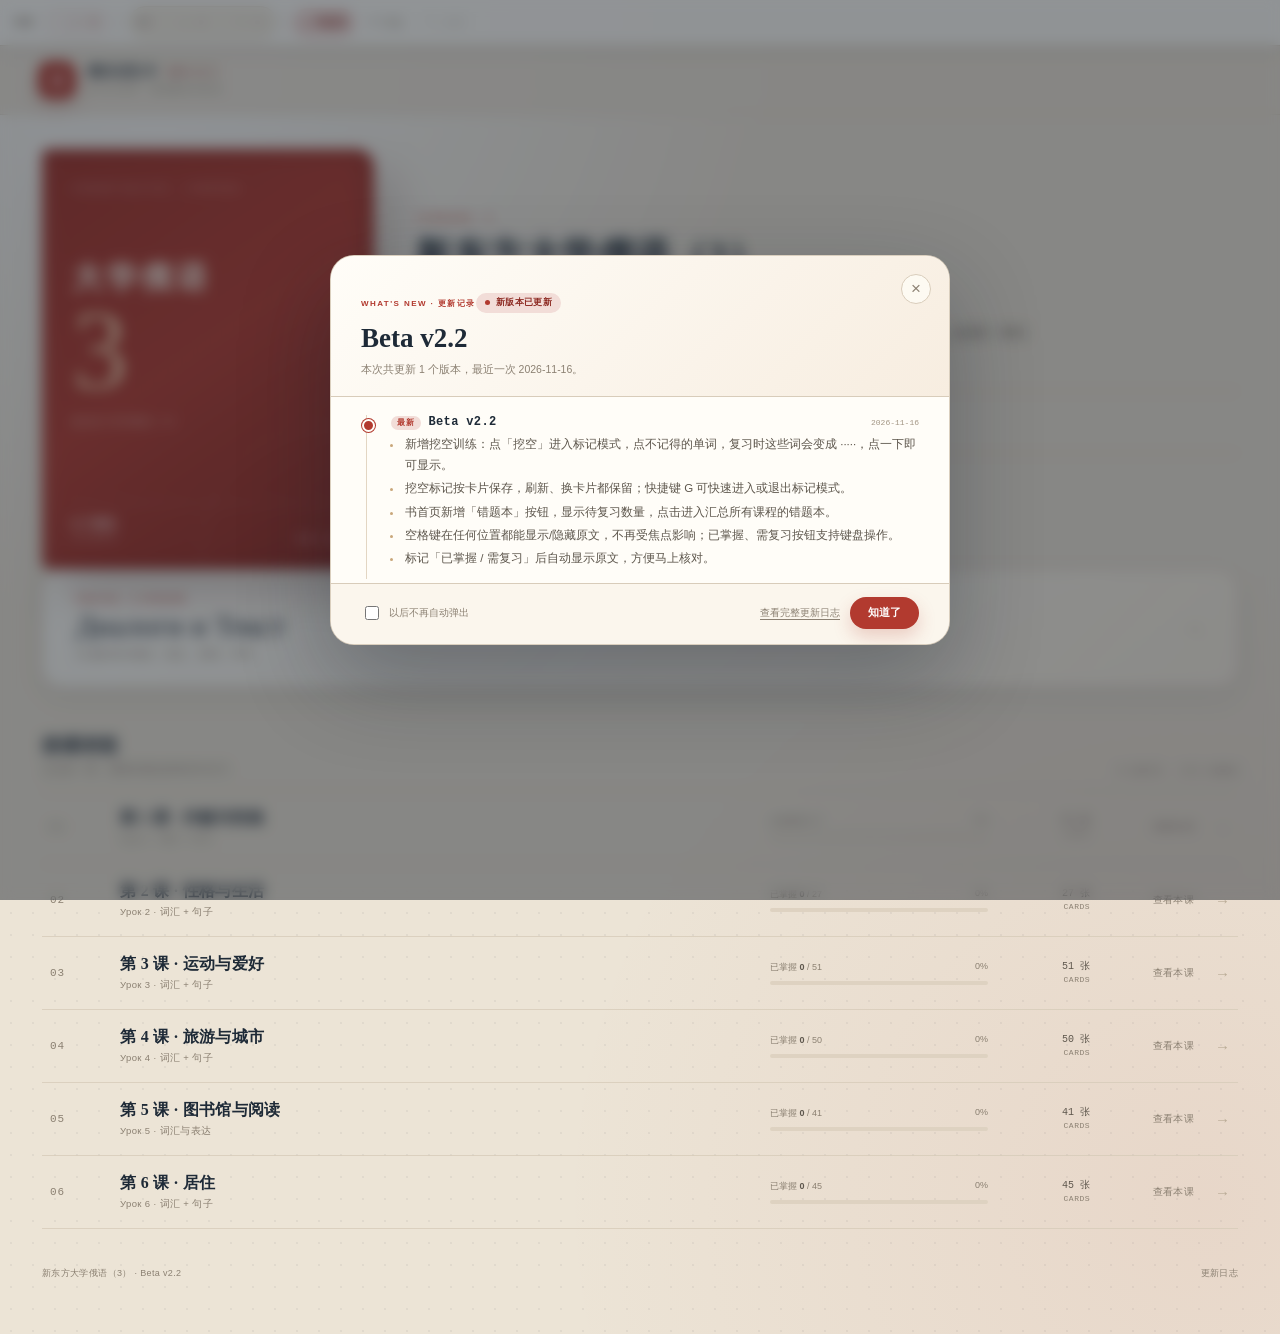
==== commit 38b0ed3e: "style(book): spacing for review count badge" ====
--- a/book.html
+++ b/book.html
@@ -26,6 +26,9 @@
 .top-actions{display:flex;align-items:center;gap:9px}
 .ghost-btn{border:1px solid var(--line);border-radius:999px;background:rgba(255,253,248,.65);color:var(--soft);padding:8px 13px;font-size:10.5px;font-weight:600;cursor:pointer;text-decoration:none;display:inline-flex;align-items:center;justify-content:center}
 .ghost-btn:hover{background:var(--paper)}
+.review-btn .review-count{display:inline-flex;align-items:center;justify-content:center;min-width:18px;height:18px;margin-left:7px;padding:0 5px;border-radius:999px;background:var(--accent-soft);color:var(--accent-deep);font-size:10px;font-weight:700}
+.review-btn.is-empty{opacity:.62}
+.review-btn.is-empty .review-count{background:#efe7da;color:#9a8c7b}
 .primary-btn{border:1px solid var(--accent);border-radius:999px;background:var(--accent);color:#fff;padding:9px 15px;font-size:10.5px;font-weight:700;cursor:pointer;box-shadow:0 8px 18px rgba(178,58,47,.18);text-decoration:none;display:inline-flex;align-items:center;justify-content:center}
 .primary-btn:hover{background:var(--accent-deep)}
 .page{max-width:1440px;margin:0 auto;padding:34px 42px 54px}
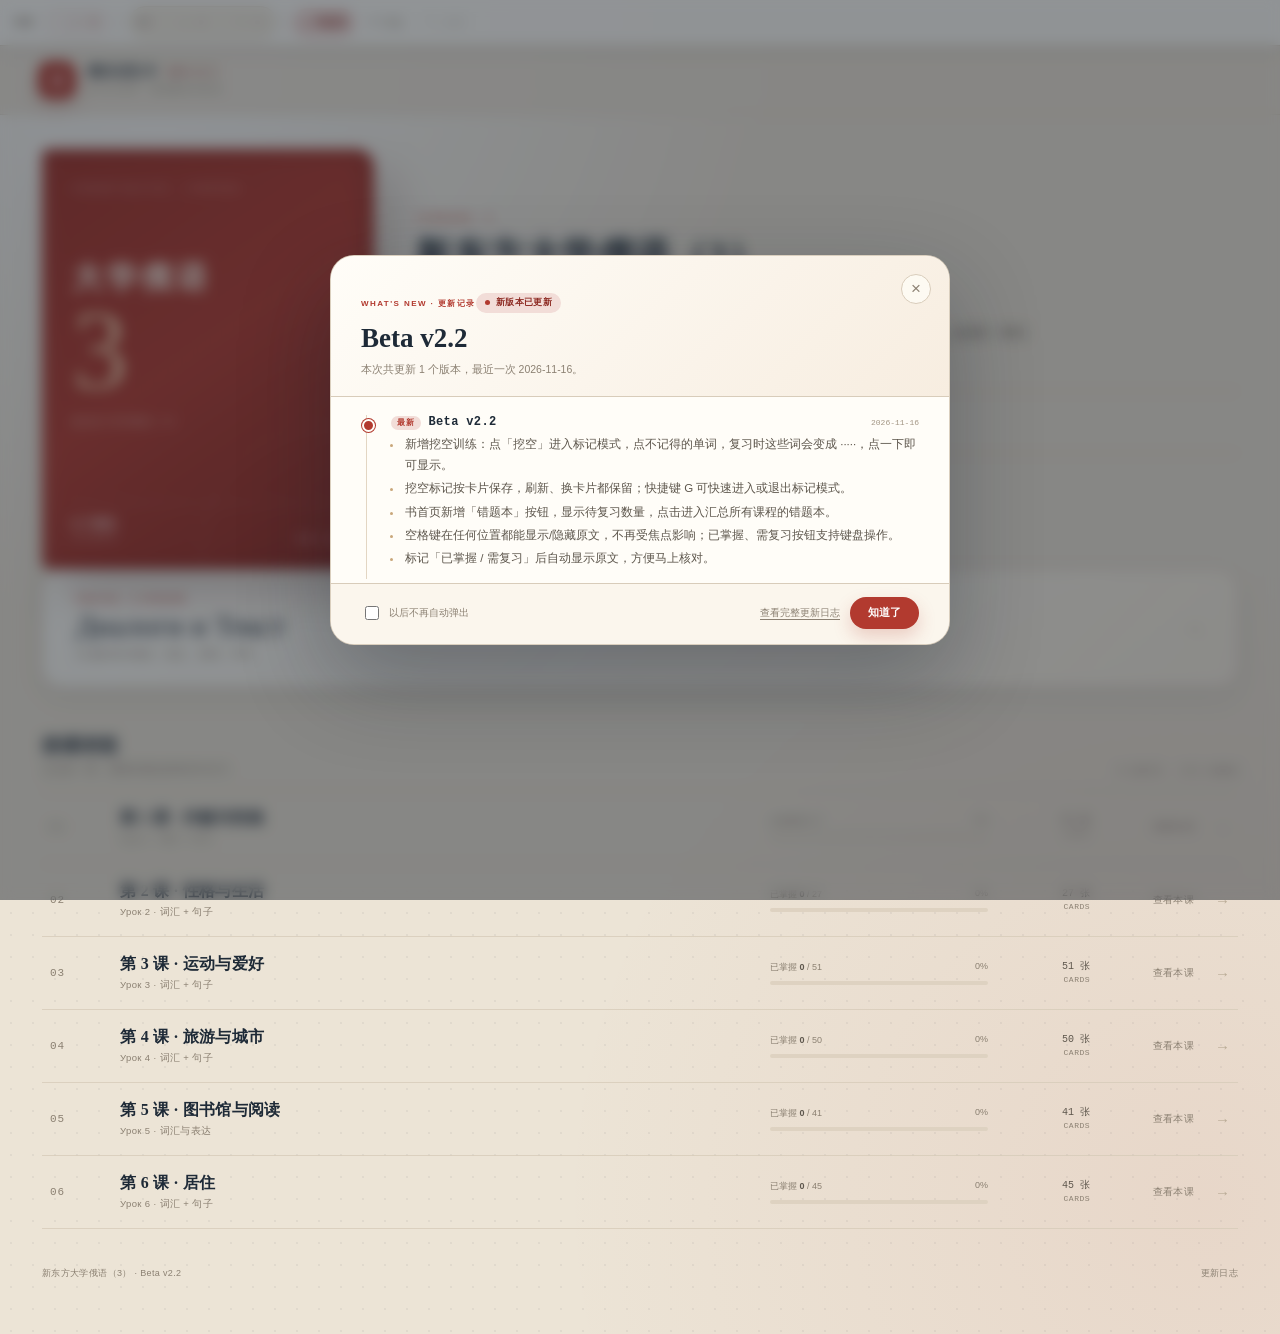
==== commit ad740e69: "fix(book): strip all stress markers in unit cards (hyphenated words leaked [e])" ====
--- a/book.html
+++ b/book.html
@@ -286,9 +286,15 @@
     while((m=re.exec(src))){
       if(m.index>last&&tokens.length)tokens[tokens.length-1].punct+=src.slice(last,m.index);
       else if(m.index>last)tokens.push({text:src.slice(last,m.index),stress:null,punct:'',punctOnly:true});
-      var raw=m[0],st=null,b=raw.match(/\[([А-Яа-яЁё])\]/);
-      if(b){st=b.index;raw=raw.slice(0,b.index)+b[1]+raw.slice(b.index+b[0].length);}
-      tokens.push({text:raw,stress:st,punct:'',punctOnly:false});
+      var raw=m[0],st=null,text='',k=0;
+      while(k<raw.length){
+        if(raw[k]==='['&&raw[k+2]===']'){
+          if(st===null)st=text.length;
+          text+=raw[k+1];k+=3;continue;
+        }
+        text+=raw[k];k++;
+      }
+      tokens.push({text:text,stress:st,punct:'',punctOnly:false});
       last=re.lastIndex;
     }
     if(last<src.length&&tokens.length)tokens[tokens.length-1].punct+=src.slice(last);
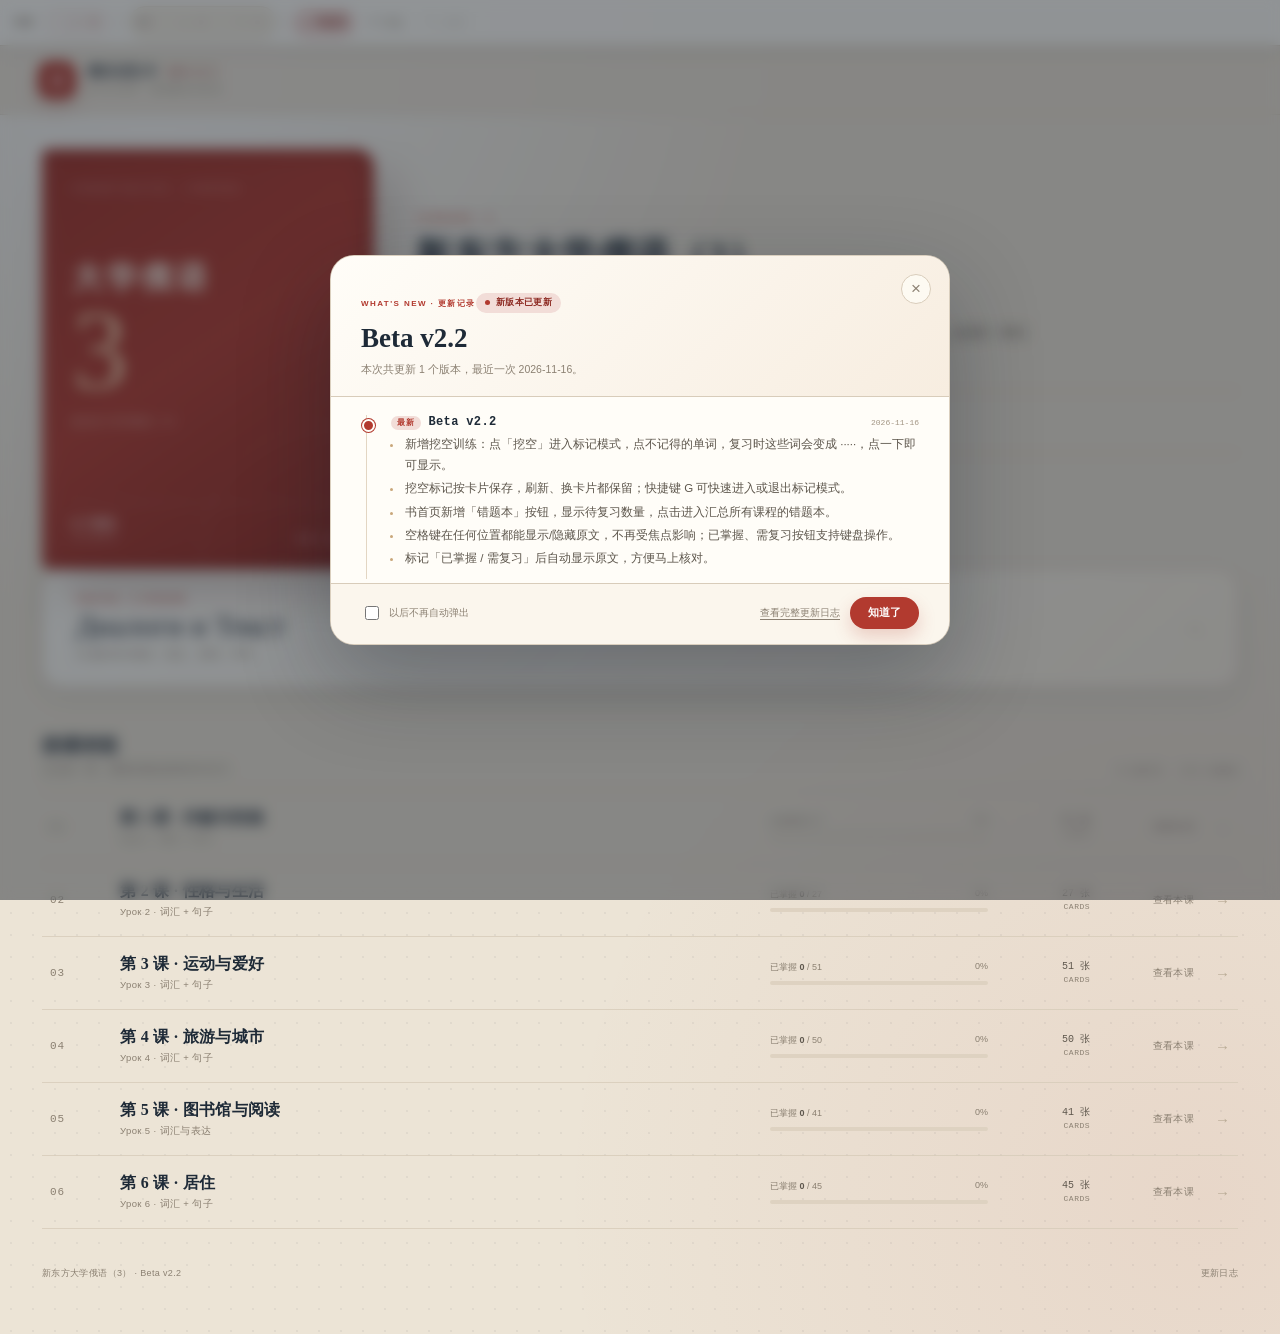
==== commit 0af78cf8: "feat(stress): render every explicit stress marker (ке́м-че́м)" ====
--- a/book.html
+++ b/book.html
@@ -286,25 +286,37 @@
     while((m=re.exec(src))){
       if(m.index>last&&tokens.length)tokens[tokens.length-1].punct+=src.slice(last,m.index);
       else if(m.index>last)tokens.push({text:src.slice(last,m.index),stress:null,punct:'',punctOnly:true});
-      var raw=m[0],st=null,text='',k=0;
+      var raw=m[0],st=null,text='',k=0,marks=[];
       while(k<raw.length){
         if(raw[k]==='['&&raw[k+2]===']'){
           if(st===null)st=text.length;
+          marks.push(text.length);
           text+=raw[k+1];k+=3;continue;
         }
         text+=raw[k];k++;
       }
-      tokens.push({text:text,stress:st,punct:'',punctOnly:false});
+      tokens.push({text:text,stress:st,stresses:marks,punct:'',punctOnly:false});
       last=re.lastIndex;
     }
     if(last<src.length&&tokens.length)tokens[tokens.length-1].punct+=src.slice(last);
     return tokens;
   }
   function countV(text){var n=0;for(var i=0;i<text.length;i++)if(VOWELS.indexOf(text[i])>=0)n++;return n;}
+  function markAt(w,i){
+    var marks=Array.isArray(w.stresses)?w.stresses:null;
+    if(marks&&marks.length){
+      if(marks.indexOf(i)===-1)return false;
+      return !(i===0&&/[А-ЯЁ]/.test(w.text[0]));
+    }
+    if(!Number.isInteger(w.stress)||w.stress<0)return false;
+    if(i!==w.stress)return false;
+    if(countV(w.text)<=1)return false;
+    if(w.stress===0&&/[А-ЯЁ]/.test(w.text[0]))return false;
+    return true;
+  }
   function wordHtml(w){
-    var mark=Number.isInteger(w.stress)&&w.stress>=0&&countV(w.text)>1&&!(w.stress===0&&/[А-ЯЁ]/.test(w.text[0]));
     var out='';
-    for(var i=0;i<w.text.length;i++)out+=mark&&i===w.stress?'<span class="vowel">'+esc(w.text[i])+(w.text[i].toLowerCase()==='ё'?'':'\u0301')+'</span>':esc(w.text[i]);
+    for(var i=0;i<w.text.length;i++)out+=markAt(w,i)?'<span class="vowel">'+esc(w.text[i])+(w.text[i].toLowerCase()==='ё'?'':'\u0301')+'</span>':esc(w.text[i]);
     return out+w.punct;
   }
   function gram(group){
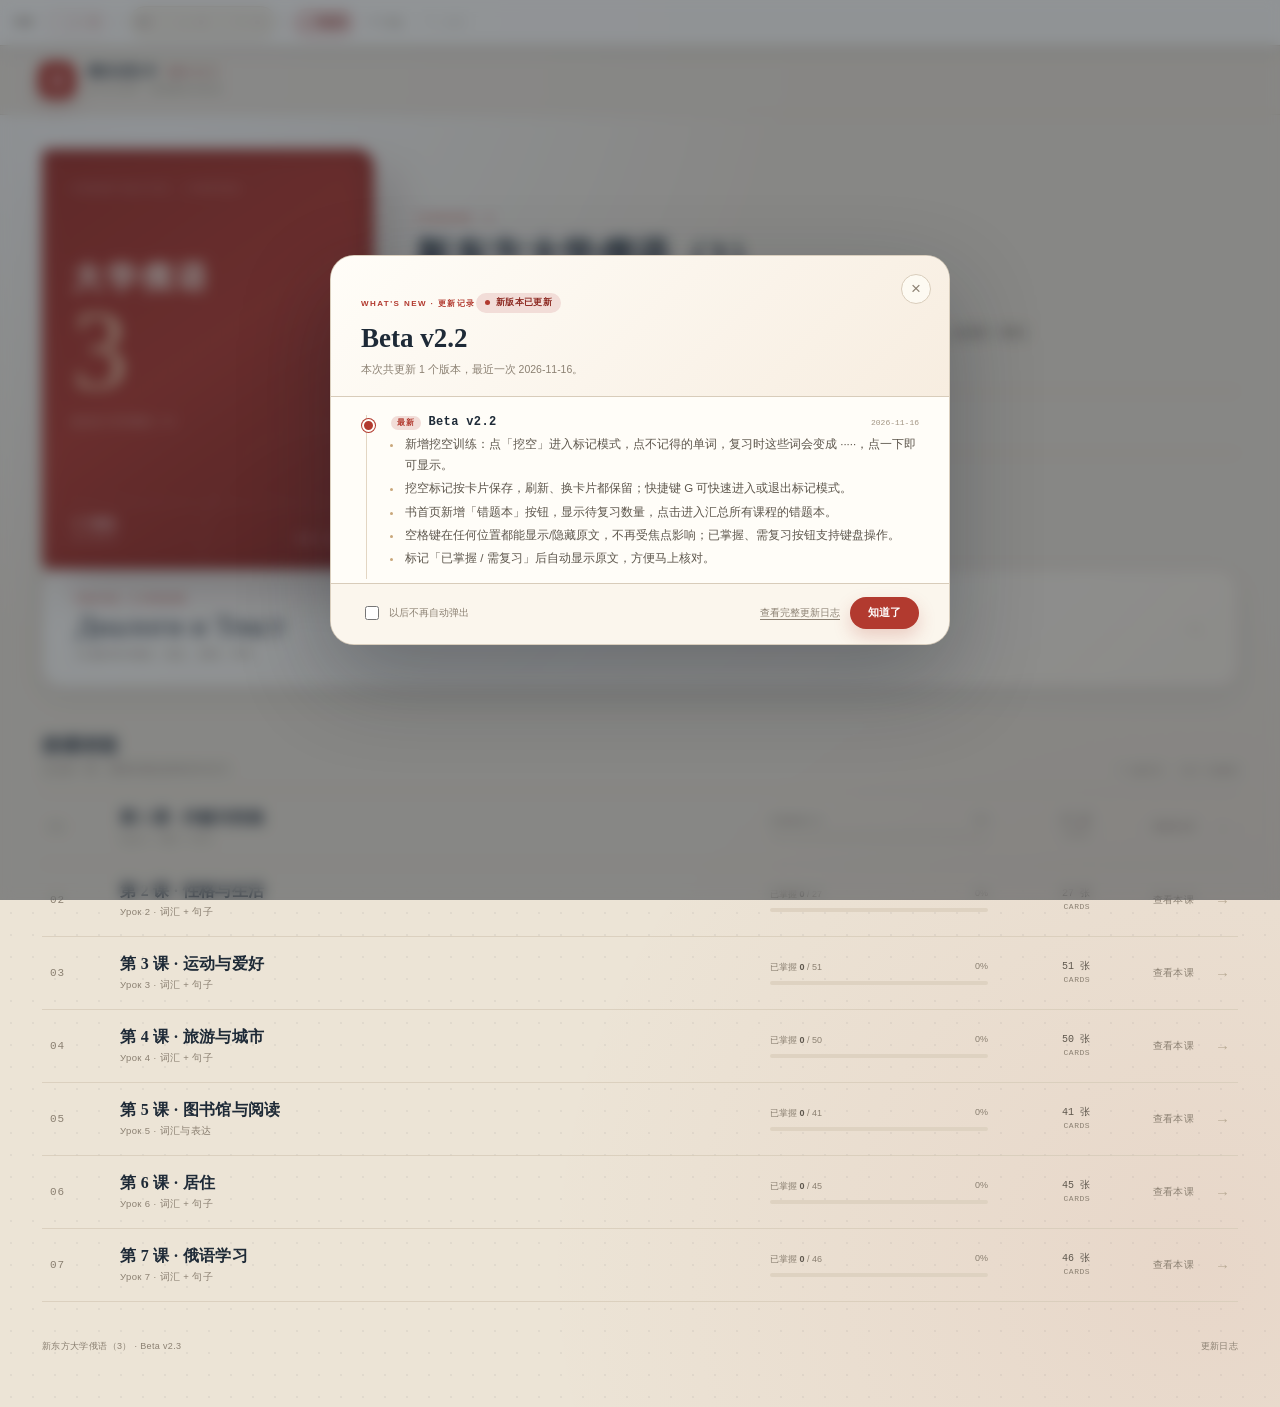
==== commit 0538e3af: "feat(lesson7): import 46 cards from quiz; wire deck and caches" ====
--- a/book.html
+++ b/book.html
@@ -123,8 +123,8 @@
 @media(max-width:1100px){.unit-open{display:none}.book-hero{grid-template-columns:280px minmax(0,1fr);gap:28px}.cover{height:380px}.unit-row{grid-template-columns:44px minmax(0,1fr) 170px 60px 16px}.word-grid{grid-template-columns:repeat(2,minmax(0,1fr))}.page{padding:26px 24px 44px}}
 @media(max-width:760px){.unit-open{display:none}html,body{max-width:100%;}.topbar{padding:13px 16px;flex-wrap:wrap;max-width:100%}.top-actions{display:none}.section-count{display:none}.page{padding:20px 16px 40px;width:100%;max-width:100%}.book-hero{display:block;width:100%;max-width:100%;min-width:0}.cover{margin:0 auto}.book-copy{width:100%;max-width:100%}.book-desc{width:100%;max-width:100%}.cover{height:300px;max-width:280px}.cover-title{margin-top:40px;font-size:25px}.cover-num{font-size:88px}.book-copy h1{font-size:28px}.unit-row{grid-template-columns:34px minmax(0,1fr) 22px;gap:10px}.unit-progress,.unit-count{display:none}.unit-title{font-size:14px}.overlay-head{padding:12px 16px}.overlay-body{padding:22px 16px 40px}.overlay-title-row{display:block}.overlay-actions{margin-top:14px}.word-grid{grid-template-columns:1fr}}
 </style>
-<link rel="stylesheet" href="sidebar.css?v=2.2.0">
-<link rel="stylesheet" href="version-update.css?v=2.2.0">
+<link rel="stylesheet" href="sidebar.css?v=2.3.0">
+<link rel="stylesheet" href="version-update.css?v=2.3.0">
 <link rel="icon" href="favicon.ico" sizes="any">
 <link rel="icon" type="image/svg+xml" href="favicon.svg">
 <link rel="apple-touch-icon" href="icons/icon-192.png">
@@ -135,7 +135,7 @@
   <div class="brand">
     <div class="brand-mark">Я</div>
     <div>
-      <div class="brand-name">俄汉记忆卡 <span class="brand-version">BETA v2.2</span></div>
+      <div class="brand-name">俄汉记忆卡 <span class="brand-version">BETA v2.3</span></div>
       <div class="brand-sub">РУССКИЙ · 逐词重音与语法</div>
     </div>
   </div>
@@ -168,14 +168,14 @@
       <div class="book-actions">
         <a class="primary-btn" href="index.html?deck=lesson1">继续学习 第 1 课</a>
         <a class="ghost-btn" href="plan.html">学习计划</a>
-        <a class="ghost-btn" href="sources.html?v=2.2.0">来源查询</a>
+        <a class="ghost-btn" href="sources.html?v=2.3.0">来源查询</a>
         <a class="ghost-btn review-btn" id="reviewBtn" href="index.html?review=1">错题本 <span class="review-count" id="reviewCount">0</span></a>
         <button class="default-toggle" id="defaultToggle" type="button" aria-pressed="true" onclick="toggleDefault()"><span class="switch"></span>默认打开本书</button>
       </div>
     </div>
   </section>
 
-  <a class="text-module" href="texts.html?v=2.2.0">
+  <a class="text-module" href="texts.html?v=2.3.0">
     <span class="text-module-copy">
       <span class="text-module-kicker">ТЕКСТЫ · 5 УРОКОВ</span>
       <span class="text-module-title">Диалоги и Текст</span>
@@ -193,7 +193,7 @@
   </section>
 
   <footer class="foot">
-    <span>新东方大学俄语（3） · Beta v2.2</span>
+    <span>新东方大学俄语（3） · Beta v2.3</span>
     <a href="changelog.html">更新日志</a>
   </footer>
 </main>
@@ -219,6 +219,7 @@
 <script src="data/lesson3.js"></script>
 <script src="data/lesson5.js"></script>
 <script src="data/lesson6.js"></script>
+<script src="data/lesson7.js"></script>
 <script src="data/decks-source.js"></script>
 <script>
 (function(){
@@ -360,9 +361,9 @@
   if(location.hash.indexOf('#unit-')===0)openUnit(location.hash.slice(6));
 })();
 </script>
-<script src="sidebar.js?v=2.2.0"></script>
-<script src="data/versions.js?v=2.2.0"></script>
-<script src="version-update.js?v=2.2.0"></script>
-<script src="pwa.js?v=2.2.0"></script>
+<script src="sidebar.js?v=2.3.0"></script>
+<script src="data/versions.js?v=2.3.0"></script>
+<script src="version-update.js?v=2.3.0"></script>
+<script src="pwa.js?v=2.3.0"></script>
 </body>
 </html>
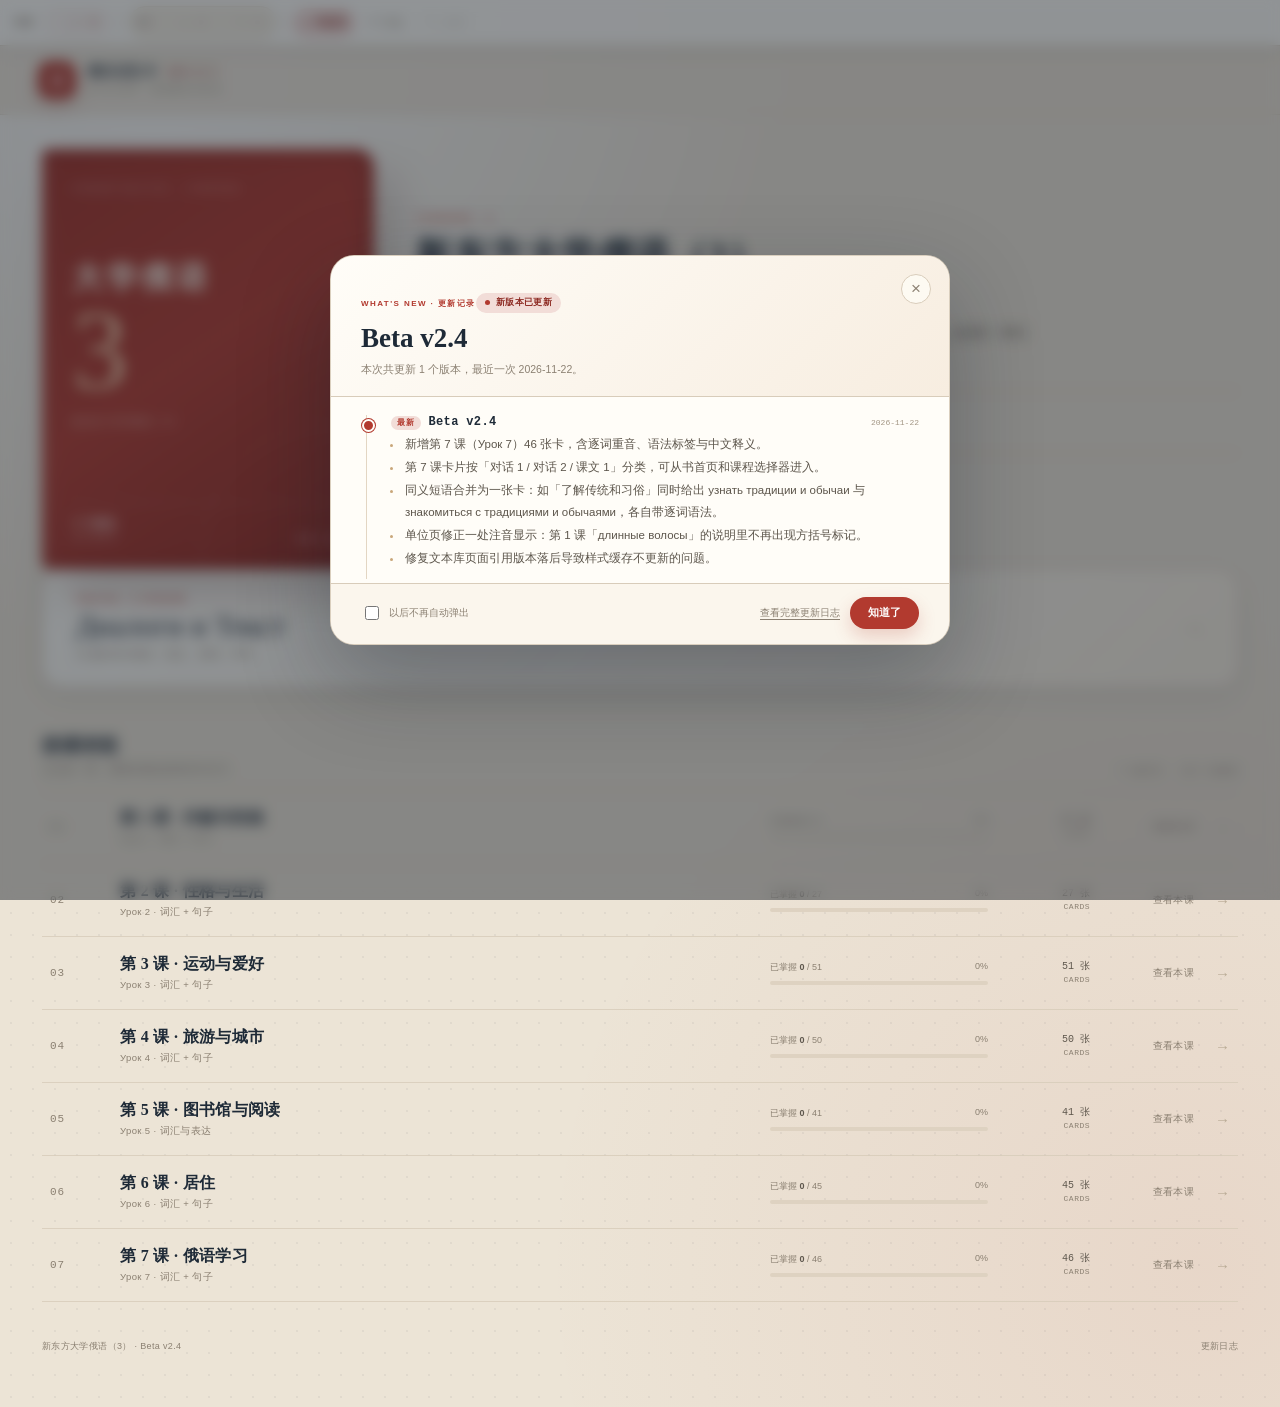
==== commit 9f267255: "release: Beta v2.4 — lesson 7 in changelog, accent fix, cache bust 2.4.0" ====
--- a/book.html
+++ b/book.html
@@ -123,8 +123,8 @@
 @media(max-width:1100px){.unit-open{display:none}.book-hero{grid-template-columns:280px minmax(0,1fr);gap:28px}.cover{height:380px}.unit-row{grid-template-columns:44px minmax(0,1fr) 170px 60px 16px}.word-grid{grid-template-columns:repeat(2,minmax(0,1fr))}.page{padding:26px 24px 44px}}
 @media(max-width:760px){.unit-open{display:none}html,body{max-width:100%;}.topbar{padding:13px 16px;flex-wrap:wrap;max-width:100%}.top-actions{display:none}.section-count{display:none}.page{padding:20px 16px 40px;width:100%;max-width:100%}.book-hero{display:block;width:100%;max-width:100%;min-width:0}.cover{margin:0 auto}.book-copy{width:100%;max-width:100%}.book-desc{width:100%;max-width:100%}.cover{height:300px;max-width:280px}.cover-title{margin-top:40px;font-size:25px}.cover-num{font-size:88px}.book-copy h1{font-size:28px}.unit-row{grid-template-columns:34px minmax(0,1fr) 22px;gap:10px}.unit-progress,.unit-count{display:none}.unit-title{font-size:14px}.overlay-head{padding:12px 16px}.overlay-body{padding:22px 16px 40px}.overlay-title-row{display:block}.overlay-actions{margin-top:14px}.word-grid{grid-template-columns:1fr}}
 </style>
-<link rel="stylesheet" href="sidebar.css?v=2.3.0">
-<link rel="stylesheet" href="version-update.css?v=2.3.0">
+<link rel="stylesheet" href="sidebar.css?v=2.4.0">
+<link rel="stylesheet" href="version-update.css?v=2.4.0">
 <link rel="icon" href="favicon.ico" sizes="any">
 <link rel="icon" type="image/svg+xml" href="favicon.svg">
 <link rel="apple-touch-icon" href="icons/icon-192.png">
@@ -135,7 +135,7 @@
   <div class="brand">
     <div class="brand-mark">Я</div>
     <div>
-      <div class="brand-name">俄汉记忆卡 <span class="brand-version">BETA v2.3</span></div>
+      <div class="brand-name">俄汉记忆卡 <span class="brand-version">BETA v2.4</span></div>
       <div class="brand-sub">РУССКИЙ · 逐词重音与语法</div>
     </div>
   </div>
@@ -168,14 +168,14 @@
       <div class="book-actions">
         <a class="primary-btn" href="index.html?deck=lesson1">继续学习 第 1 课</a>
         <a class="ghost-btn" href="plan.html">学习计划</a>
-        <a class="ghost-btn" href="sources.html?v=2.3.0">来源查询</a>
+        <a class="ghost-btn" href="sources.html?v=2.4.0">来源查询</a>
         <a class="ghost-btn review-btn" id="reviewBtn" href="index.html?review=1">错题本 <span class="review-count" id="reviewCount">0</span></a>
         <button class="default-toggle" id="defaultToggle" type="button" aria-pressed="true" onclick="toggleDefault()"><span class="switch"></span>默认打开本书</button>
       </div>
     </div>
   </section>
 
-  <a class="text-module" href="texts.html?v=2.3.0">
+  <a class="text-module" href="texts.html?v=2.4.0">
     <span class="text-module-copy">
       <span class="text-module-kicker">ТЕКСТЫ · 5 УРОКОВ</span>
       <span class="text-module-title">Диалоги и Текст</span>
@@ -193,7 +193,7 @@
   </section>
 
   <footer class="foot">
-    <span>新东方大学俄语（3） · Beta v2.3</span>
+    <span>新东方大学俄语（3） · Beta v2.4</span>
     <a href="changelog.html">更新日志</a>
   </footer>
 </main>
@@ -361,9 +361,9 @@
   if(location.hash.indexOf('#unit-')===0)openUnit(location.hash.slice(6));
 })();
 </script>
-<script src="sidebar.js?v=2.3.0"></script>
-<script src="data/versions.js?v=2.3.0"></script>
-<script src="version-update.js?v=2.3.0"></script>
-<script src="pwa.js?v=2.3.0"></script>
+<script src="sidebar.js?v=2.4.0"></script>
+<script src="data/versions.js?v=2.4.0"></script>
+<script src="version-update.js?v=2.4.0"></script>
+<script src="pwa.js?v=2.4.0"></script>
 </body>
 </html>
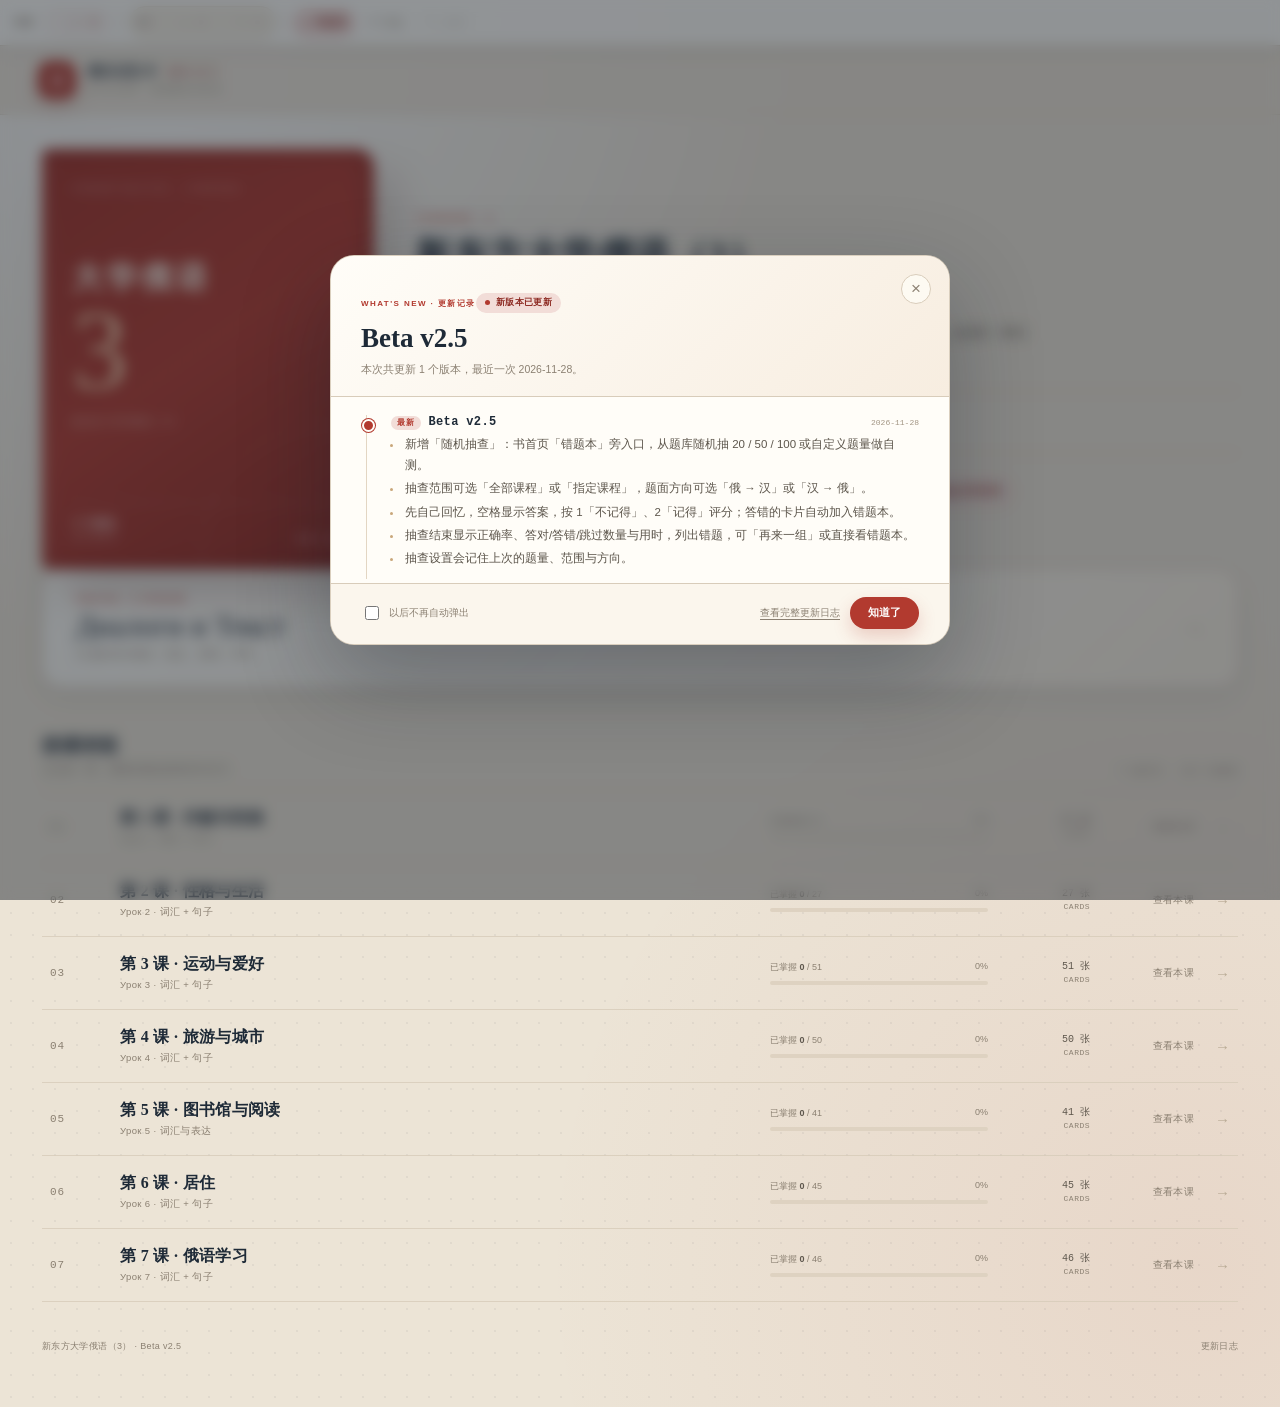
==== commit 4f227f25: "feat(quiz): random 20/50/100/custom self-test, auto review; release Beta v2.5" ====
--- a/book.html
+++ b/book.html
@@ -90,6 +90,38 @@
 .foot{margin-top:38px;display:flex;justify-content:space-between;gap:20px;color:var(--muted);font-size:9px;letter-spacing:.04em}
 .foot a{text-decoration:none}
 .foot a:hover{color:var(--accent)}
+/* random quiz sheet */
+.quiz-overlay{position:fixed;inset:0;z-index:60;display:grid;place-items:center;padding:20px}
+.quiz-overlay[hidden]{display:none}
+.quiz-backdrop{position:absolute;inset:0;background:rgba(31,42,56,.34);backdrop-filter:blur(3px)}
+.quiz-sheet{position:relative;width:min(560px,100%);max-height:calc(100vh - 40px);overflow:auto;background:var(--paper);border:1px solid var(--line);border-radius:18px;box-shadow:0 30px 70px rgba(31,42,56,.28)}
+.quiz-sheet-head{display:flex;justify-content:space-between;gap:16px;padding:20px 22px 14px;border-bottom:1px solid var(--line-soft)}
+.quiz-sheet-head h2{margin:5px 0 4px;font-family:var(--zh);font-size:21px;font-weight:600}
+.quiz-sheet-head p{margin:0;max-width:400px;color:var(--muted);font-size:11.5px;line-height:1.7}
+.quiz-close{border:0;background:transparent;color:var(--muted);font-size:22px;line-height:1;padding:2px 6px;cursor:pointer}
+.quiz-close:hover{color:var(--accent)}
+.quiz-sheet-body{padding:16px 22px 8px;display:grid;gap:16px}
+.quiz-field-label{display:flex;justify-content:space-between;align-items:baseline;margin-bottom:8px;font-size:11.5px;font-weight:700;color:var(--soft)}
+.quiz-field-label em{font-style:normal;font-weight:400;color:var(--muted);font-size:10.5px}
+.quiz-choice-grid{display:grid;grid-template-columns:repeat(4,1fr);gap:8px}
+.quiz-choice{border:1px solid var(--line);background:var(--paper);border-radius:12px;padding:10px 4px;text-align:center;cursor:pointer;color:var(--soft)}
+.quiz-choice b{display:block;font-family:var(--ru);font-size:21px;font-weight:400;line-height:1.2}
+.quiz-choice small{font-size:10px;color:var(--muted)}
+.quiz-choice:hover{border-color:#c9b7a0}
+.quiz-choice.on{border:2px solid var(--accent);background:#fdf3f0;color:var(--accent-deep)}
+.quiz-choice.on small{color:var(--accent-deep)}
+.quiz-choice.custom b{font-family:var(--sans);font-size:12.5px;font-weight:700;padding:5px 0 2px}
+.quiz-custom-row,.quiz-deck-row{display:flex;align-items:center;gap:8px;margin-top:9px;font-size:11.5px;color:var(--soft)}
+.quiz-custom-row[hidden],.quiz-deck-row[hidden]{display:none}
+.quiz-custom-row input,.quiz-deck-row select{border:1px solid var(--line);border-radius:8px;background:var(--paper);padding:6px 8px;font-size:11.5px;color:var(--ink)}
+.quiz-custom-row input{width:76px;text-align:center}
+.quiz-seg{display:inline-flex;border:1px solid var(--line);border-radius:999px;overflow:hidden;background:var(--paper)}
+.quiz-seg button{border:0;background:transparent;padding:7px 14px;font-size:11.5px;color:var(--muted);cursor:pointer}
+.quiz-seg button.on{background:var(--ink);color:#fffdf8;font-weight:600}
+.quiz-sheet-foot{display:flex;align-items:center;justify-content:space-between;gap:12px;padding:14px 22px 18px;border-top:1px solid var(--line-soft);background:rgba(251,246,236,.7)}
+.quiz-pool{font-size:10.5px;color:var(--muted)}
+.quiz-pool b{color:var(--soft)}
+@media (max-width:640px){.quiz-choice-grid{grid-template-columns:repeat(2,1fr)}}
 /* unit detail overlay */
 .unit-overlay{position:fixed;inset:0;z-index:40;background:var(--bg);overflow-y:auto;display:none}
 .unit-overlay.open{display:block}
@@ -123,8 +155,8 @@
 @media(max-width:1100px){.unit-open{display:none}.book-hero{grid-template-columns:280px minmax(0,1fr);gap:28px}.cover{height:380px}.unit-row{grid-template-columns:44px minmax(0,1fr) 170px 60px 16px}.word-grid{grid-template-columns:repeat(2,minmax(0,1fr))}.page{padding:26px 24px 44px}}
 @media(max-width:760px){.unit-open{display:none}html,body{max-width:100%;}.topbar{padding:13px 16px;flex-wrap:wrap;max-width:100%}.top-actions{display:none}.section-count{display:none}.page{padding:20px 16px 40px;width:100%;max-width:100%}.book-hero{display:block;width:100%;max-width:100%;min-width:0}.cover{margin:0 auto}.book-copy{width:100%;max-width:100%}.book-desc{width:100%;max-width:100%}.cover{height:300px;max-width:280px}.cover-title{margin-top:40px;font-size:25px}.cover-num{font-size:88px}.book-copy h1{font-size:28px}.unit-row{grid-template-columns:34px minmax(0,1fr) 22px;gap:10px}.unit-progress,.unit-count{display:none}.unit-title{font-size:14px}.overlay-head{padding:12px 16px}.overlay-body{padding:22px 16px 40px}.overlay-title-row{display:block}.overlay-actions{margin-top:14px}.word-grid{grid-template-columns:1fr}}
 </style>
-<link rel="stylesheet" href="sidebar.css?v=2.4.0">
-<link rel="stylesheet" href="version-update.css?v=2.4.0">
+<link rel="stylesheet" href="sidebar.css?v=2.5.0">
+<link rel="stylesheet" href="version-update.css?v=2.5.0">
 <link rel="icon" href="favicon.ico" sizes="any">
 <link rel="icon" type="image/svg+xml" href="favicon.svg">
 <link rel="apple-touch-icon" href="icons/icon-192.png">
@@ -135,7 +167,7 @@
   <div class="brand">
     <div class="brand-mark">Я</div>
     <div>
-      <div class="brand-name">俄汉记忆卡 <span class="brand-version">BETA v2.4</span></div>
+      <div class="brand-name">俄汉记忆卡 <span class="brand-version">BETA v2.5</span></div>
       <div class="brand-sub">РУССКИЙ · 逐词重音与语法</div>
     </div>
   </div>
@@ -168,14 +200,15 @@
       <div class="book-actions">
         <a class="primary-btn" href="index.html?deck=lesson1">继续学习 第 1 课</a>
         <a class="ghost-btn" href="plan.html">学习计划</a>
-        <a class="ghost-btn" href="sources.html?v=2.4.0">来源查询</a>
+        <a class="ghost-btn" href="sources.html?v=2.5.0">来源查询</a>
         <a class="ghost-btn review-btn" id="reviewBtn" href="index.html?review=1">错题本 <span class="review-count" id="reviewCount">0</span></a>
+        <button class="ghost-btn" id="quizBtn" type="button" title="从全部课程随机抽词组/句子自测">随机抽查</button>
         <button class="default-toggle" id="defaultToggle" type="button" aria-pressed="true" onclick="toggleDefault()"><span class="switch"></span>默认打开本书</button>
       </div>
     </div>
   </section>
 
-  <a class="text-module" href="texts.html?v=2.4.0">
+  <a class="text-module" href="texts.html?v=2.5.0">
     <span class="text-module-copy">
       <span class="text-module-kicker">ТЕКСТЫ · 5 УРОКОВ</span>
       <span class="text-module-title">Диалоги и Текст</span>
@@ -193,10 +226,62 @@
   </section>
 
   <footer class="foot">
-    <span>新东方大学俄语（3） · Beta v2.4</span>
+    <span>新东方大学俄语（3） · Beta v2.5</span>
     <a href="changelog.html">更新日志</a>
   </footer>
 </main>
+
+<div class="quiz-overlay" id="quizOverlay" hidden>
+  <div class="quiz-backdrop" data-quiz-close></div>
+  <section class="quiz-sheet" role="dialog" aria-modal="true" aria-labelledby="quizTitle">
+    <header class="quiz-sheet-head">
+      <div>
+        <span class="eyebrow">RANDOM QUIZ</span>
+        <h2 id="quizTitle">随机抽查</h2>
+        <p>从题库随机抽一组词组/句子，先自己想，再点开答案自评。答错的会自动加入错题本。</p>
+      </div>
+      <button type="button" class="quiz-close" data-quiz-close aria-label="关闭抽查设置">×</button>
+    </header>
+    <div class="quiz-sheet-body">
+      <div class="quiz-field">
+        <div class="quiz-field-label">抽多少题 <em id="quizPoolHint">题库共 317 张</em></div>
+        <div class="quiz-choice-grid" id="quizChoices">
+          <button type="button" class="quiz-choice" data-quiz-n="20"><b>20</b><small>约 5 分钟</small></button>
+          <button type="button" class="quiz-choice" data-quiz-n="50"><b>50</b><small>约 12 分钟</small></button>
+          <button type="button" class="quiz-choice" data-quiz-n="100"><b>100</b><small>约 25 分钟</small></button>
+          <button type="button" class="quiz-choice custom" data-quiz-n="custom"><b>自定义</b><small>1–317</small></button>
+        </div>
+        <label class="quiz-custom-row" id="quizCustomRow" hidden>
+          <span>自定义题量</span>
+          <input id="quizCustomInput" type="number" min="1" max="317" value="30" inputmode="numeric">
+          <span>张</span>
+        </label>
+      </div>
+      <div class="quiz-field">
+        <div class="quiz-field-label">抽查范围</div>
+        <div class="quiz-seg" id="quizScopeSeg">
+          <button type="button" data-quiz-scope="all" class="on">全部课程</button>
+          <button type="button" data-quiz-scope="deck">指定课程</button>
+        </div>
+        <label class="quiz-deck-row" id="quizDeckRow" hidden>
+          <span>选择课程</span>
+          <select id="quizDeckSelect"></select>
+        </label>
+      </div>
+      <div class="quiz-field">
+        <div class="quiz-field-label">题面方向</div>
+        <div class="quiz-seg" id="quizDirSeg">
+          <button type="button" data-quiz-dir="ru" class="on">俄 → 汉</button>
+          <button type="button" data-quiz-dir="zh">汉 → 俄</button>
+        </div>
+      </div>
+    </div>
+    <footer class="quiz-sheet-foot">
+      <span class="quiz-pool" id="quizStartHint">将随机抽取 20 张 · 不重复</span>
+      <button type="button" class="primary-btn" id="quizStartBtn">开始抽查</button>
+    </footer>
+  </section>
+</div>
 
 <div class="unit-overlay" id="unitOverlay">
   <header class="overlay-head">
@@ -357,13 +442,126 @@
   }
   window.toggleDefault=function(){var b=document.getElementById('defaultToggle');var on=b.getAttribute('aria-pressed')!=='true';b.setAttribute('aria-pressed',on?'true':'false');try{localStorage.setItem('ru-zh-cards-book-default-v1',on?'1':'0');}catch(e){}};
   try{if(localStorage.getItem('ru-zh-cards-book-default-v1')==='0')document.getElementById('defaultToggle').setAttribute('aria-pressed','false');}catch(e){}
+
+  // ---------- 随机抽查设置 ----------
+  var QUIZ_KEY='ru-zh-cards-quiz-v1';
+  var quiz={n:20,scope:'all',deck:(DECKS[0]&&DECKS[0].id)||'',dir:'ru',custom:false};
+  var deckSelect=document.getElementById('quizDeckSelect');
+  if(deckSelect){
+    deckSelect.innerHTML=DECKS.map(function(d){
+      return '<option value="'+esc(d.id)+'">第 '+Number(d.num)+' 课 · '+esc(String(d.title||'').replace(/^第 [0-9]+ 课 · /,''))+'（'+d.cards.length+' 张）</option>';
+    }).join('');
+  }
+  function quizPoolCount(){
+    if(quiz.scope==='deck'){
+      var hit=DECKS.filter(function(d){return d.id===quiz.deck;})[0];
+      return hit?hit.cards.length:0;
+    }
+    return DECKS.reduce(function(sum,d){return sum+d.cards.length;},0);
+  }
+  function quizClamp(n){
+    var pool=Math.max(1,quizPoolCount());
+    n=Math.round(Number(n)||1);
+    return Math.max(1,Math.min(pool,n));
+  }
+  function syncQuiz(){
+    var pool=quizPoolCount();
+    document.getElementById('quizPoolHint').textContent='题库共 '+pool+' 张';
+    document.querySelectorAll('#quizChoices [data-quiz-n]').forEach(function(btn){
+      var v=btn.getAttribute('data-quiz-n');
+      var on=quiz.custom?(v==='custom'):(Number(v)===quiz.n);
+      btn.classList.toggle('on',on);
+      btn.setAttribute('aria-pressed',on?'true':'false');
+    });
+    document.getElementById('quizCustomRow').hidden=!quiz.custom;
+    document.querySelectorAll('#quizScopeSeg button').forEach(function(btn){
+      var on=btn.getAttribute('data-quiz-scope')===quiz.scope;
+      btn.classList.toggle('on',on);
+      btn.setAttribute('aria-pressed',on?'true':'false');
+    });
+    document.getElementById('quizDeckRow').hidden=quiz.scope!=='deck';
+    document.querySelectorAll('#quizDirSeg button').forEach(function(btn){
+      var on=btn.getAttribute('data-quiz-dir')===quiz.dir;
+      btn.classList.toggle('on',on);
+      btn.setAttribute('aria-pressed',on?'true':'false');
+    });
+    document.getElementById('quizStartHint').textContent='将随机抽取 '+quizClamp(quiz.n)+' 张 · 不重复';
+  }
+  function openQuiz(){
+    try{
+      var saved=JSON.parse(localStorage.getItem(QUIZ_KEY)||'null');
+      if(saved&&typeof saved==='object'){
+        quiz.n=quizClamp(saved.n||20);
+        quiz.dir=saved.dir==='zh'?'zh':'ru';
+        quiz.scope=saved.scope==='deck'?'deck':'all';
+        if(saved.deck&&DECKS.some(function(d){return d.id===saved.deck;}))quiz.deck=saved.deck;
+      }
+    }catch(e){}
+    if(!quiz.deck&&DECKS.length)quiz.deck=DECKS[0].id;
+    quiz.custom=[20,50,100].indexOf(quiz.n)===-1;
+    if(deckSelect)deckSelect.value=quiz.deck;
+    document.getElementById('quizCustomInput').value=quizClamp(quiz.n);
+    syncQuiz();
+    document.getElementById('quizOverlay').hidden=false;
+    document.body.style.overflow='hidden';
+    document.getElementById('quizStartBtn').focus();
+  }
+  function closeQuiz(){
+    document.getElementById('quizOverlay').hidden=true;
+    document.body.style.overflow='';
+  }
+  function startQuizNow(){
+    var n=quizClamp(quiz.n);
+    var url='index.html?quiz=1&n='+n+'&dir='+quiz.dir+'&scope='+quiz.scope;
+    if(quiz.scope==='deck')url+='&deck='+encodeURIComponent(quiz.deck);
+    try{localStorage.setItem(QUIZ_KEY,JSON.stringify({n:n,dir:quiz.dir,scope:quiz.scope,deck:quiz.deck}));}catch(e){}
+    location.href=url;
+  }
+  document.getElementById('quizBtn').addEventListener('click',openQuiz);
+  document.querySelectorAll('[data-quiz-close]').forEach(function(el){el.addEventListener('click',closeQuiz);});
+  document.getElementById('quizChoices').addEventListener('click',function(event){
+    var btn=event.target.closest('[data-quiz-n]');
+    if(!btn)return;
+    var v=btn.getAttribute('data-quiz-n');
+    if(v==='custom'){
+      quiz.custom=true;
+      document.getElementById('quizCustomInput').focus();
+    }else{
+      quiz.custom=false;
+      quiz.n=Number(v);
+      document.getElementById('quizCustomInput').value=quiz.n;
+    }
+    syncQuiz();
+  });
+  document.getElementById('quizCustomInput').addEventListener('input',function(){
+    quiz.n=quizClamp(this.value);
+    quiz.custom=true;
+    syncQuiz();
+  });
+  document.getElementById('quizScopeSeg').addEventListener('click',function(event){
+    var btn=event.target.closest('[data-quiz-scope]');
+    if(!btn)return;
+    quiz.scope=btn.getAttribute('data-quiz-scope');
+    syncQuiz();
+  });
+  if(deckSelect)deckSelect.addEventListener('change',function(){quiz.deck=this.value;syncQuiz();});
+  document.getElementById('quizDirSeg').addEventListener('click',function(event){
+    var btn=event.target.closest('[data-quiz-dir]');
+    if(!btn)return;
+    quiz.dir=btn.getAttribute('data-quiz-dir');
+    syncQuiz();
+  });
+  document.getElementById('quizStartBtn').addEventListener('click',startQuizNow);
+  document.addEventListener('keydown',function(event){
+    if(event.key==='Escape'&&!document.getElementById('quizOverlay').hidden)closeQuiz();
+  });
   renderHome();
   if(location.hash.indexOf('#unit-')===0)openUnit(location.hash.slice(6));
 })();
 </script>
-<script src="sidebar.js?v=2.4.0"></script>
-<script src="data/versions.js?v=2.4.0"></script>
-<script src="version-update.js?v=2.4.0"></script>
-<script src="pwa.js?v=2.4.0"></script>
+<script src="sidebar.js?v=2.5.0"></script>
+<script src="data/versions.js?v=2.5.0"></script>
+<script src="version-update.js?v=2.5.0"></script>
+<script src="pwa.js?v=2.5.0"></script>
 </body>
 </html>
